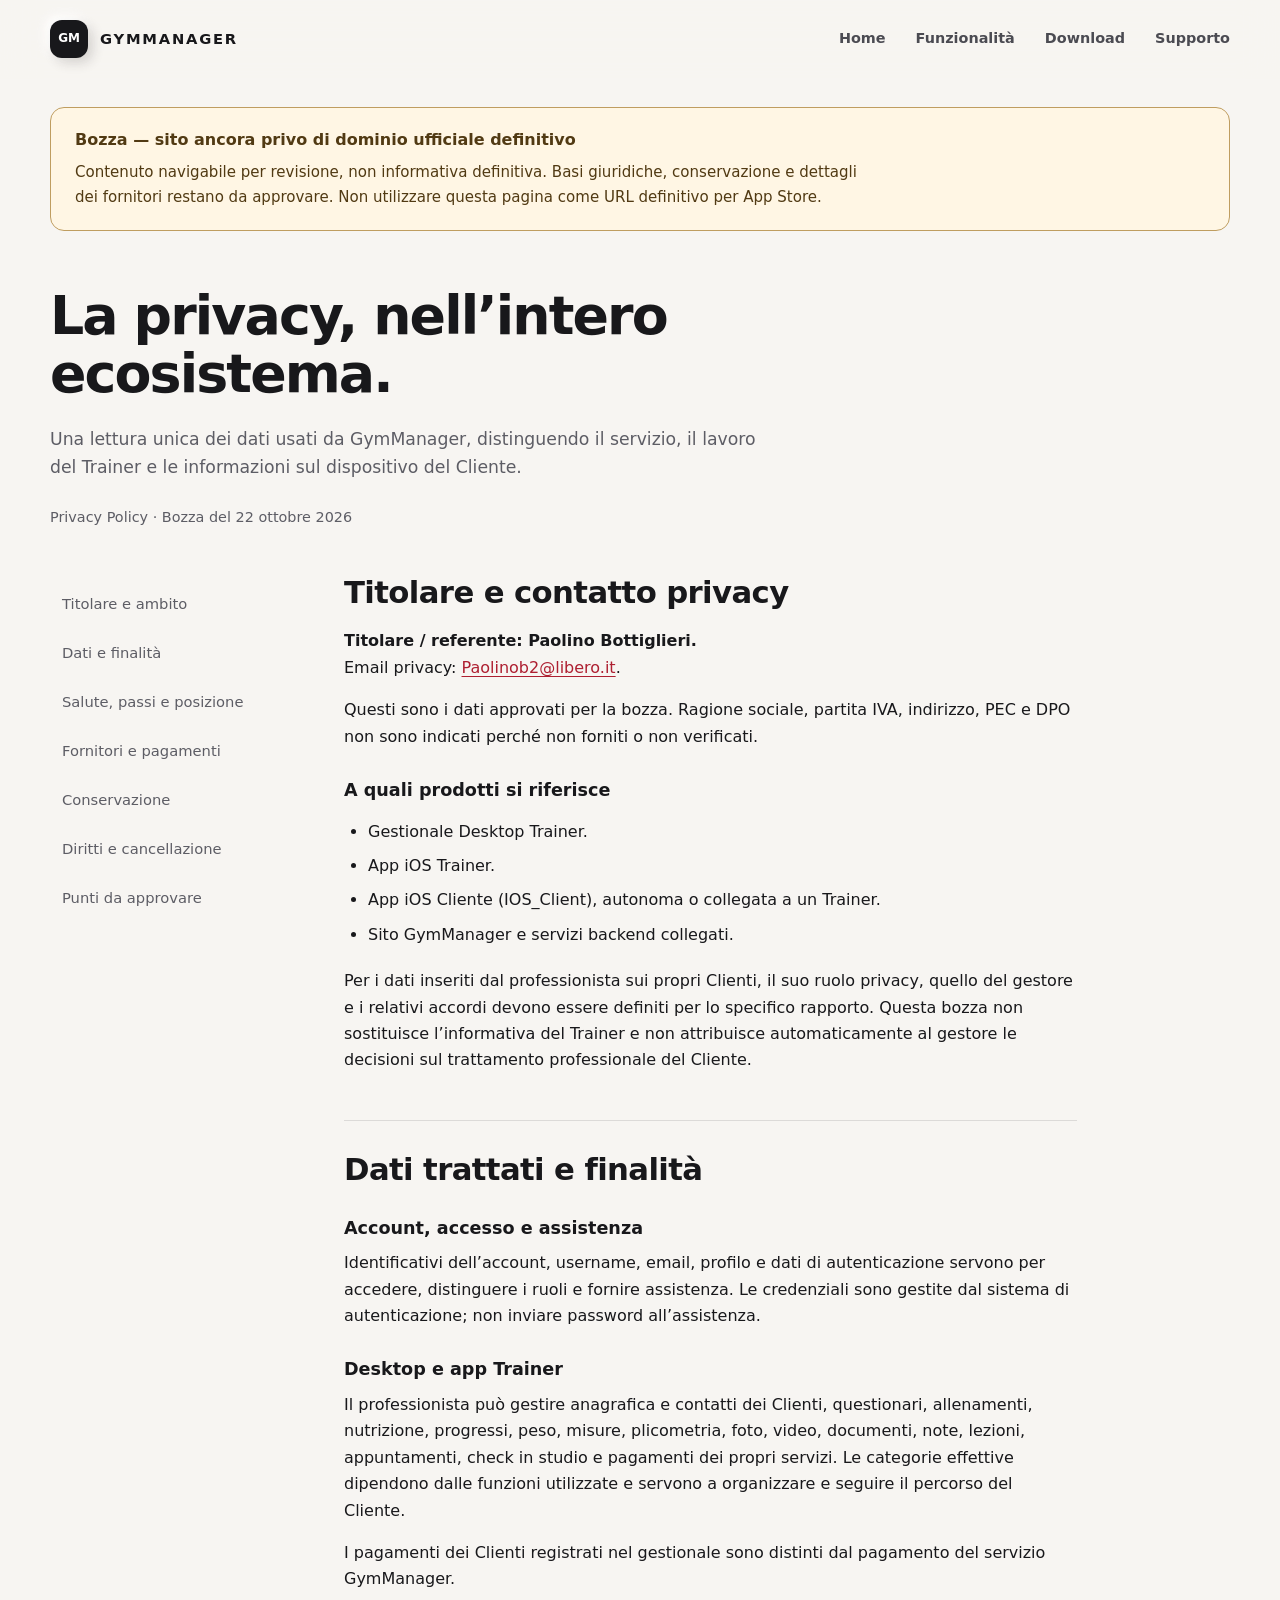
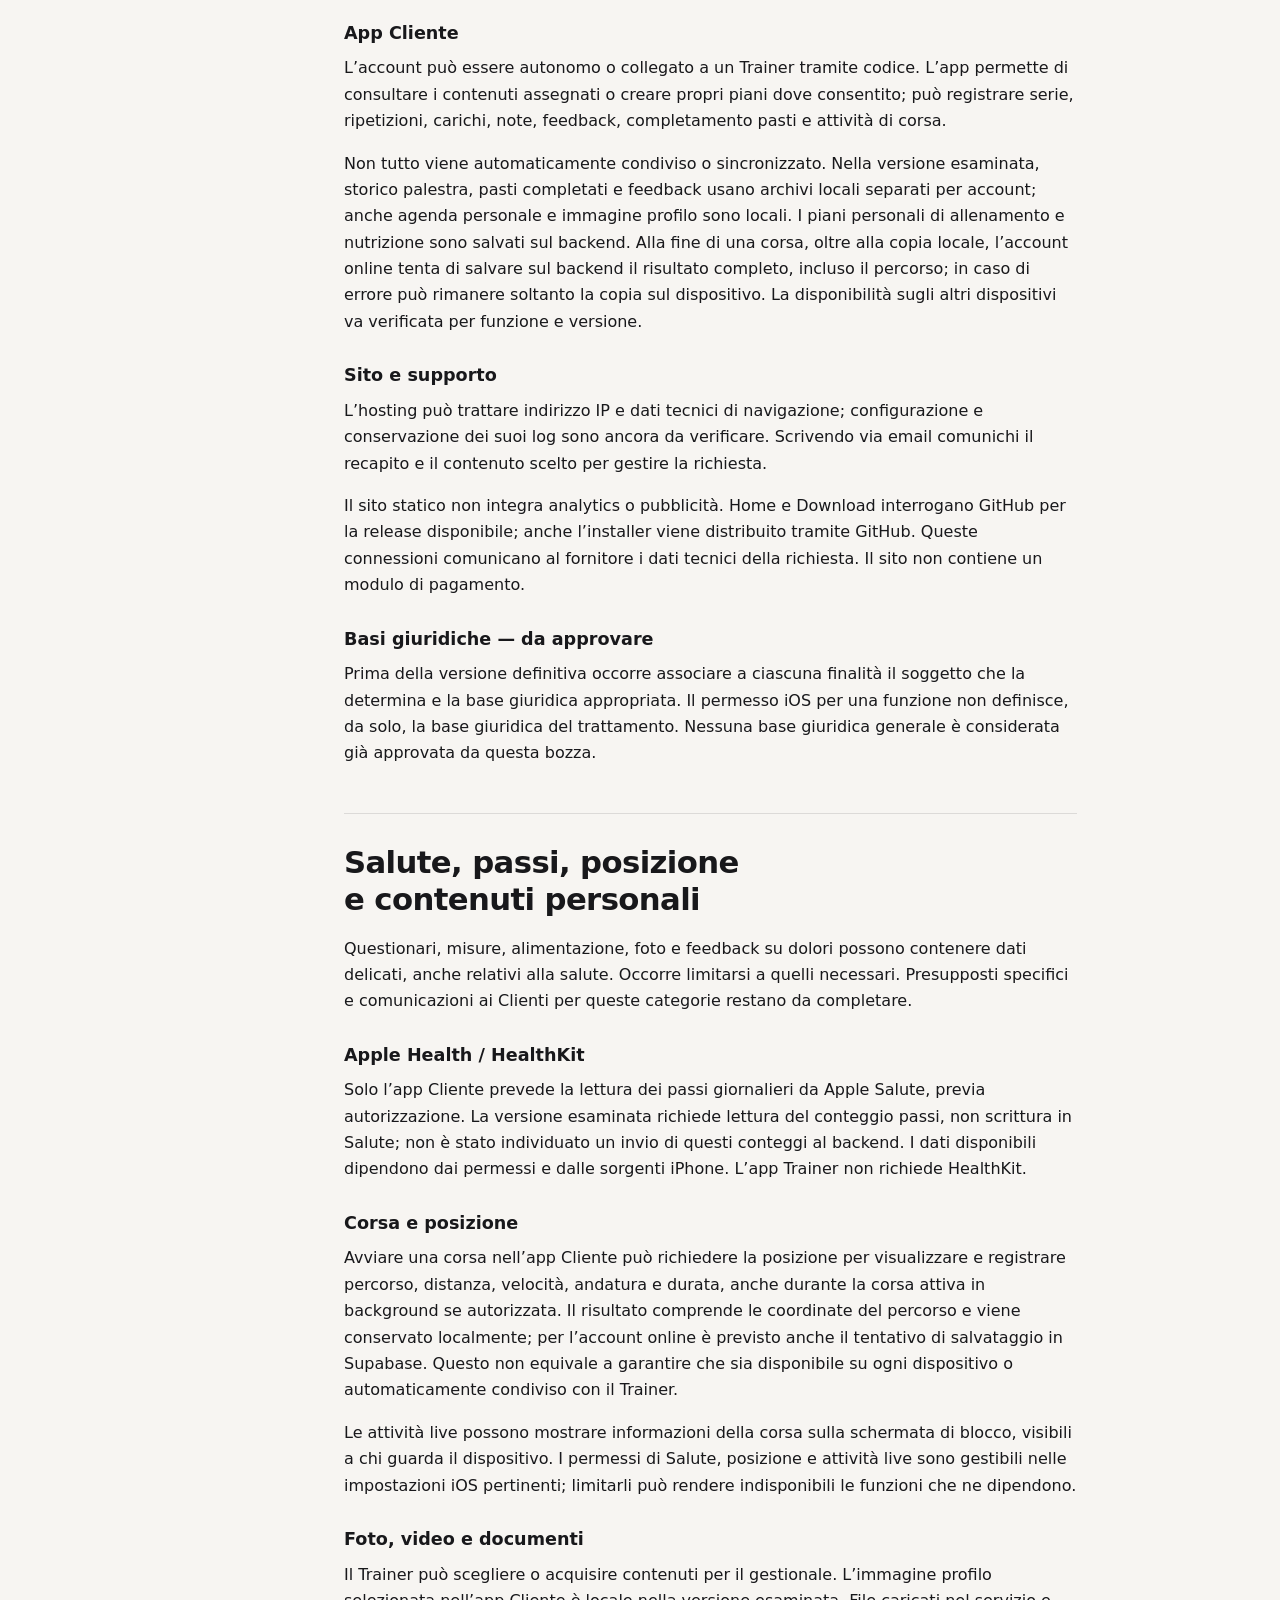
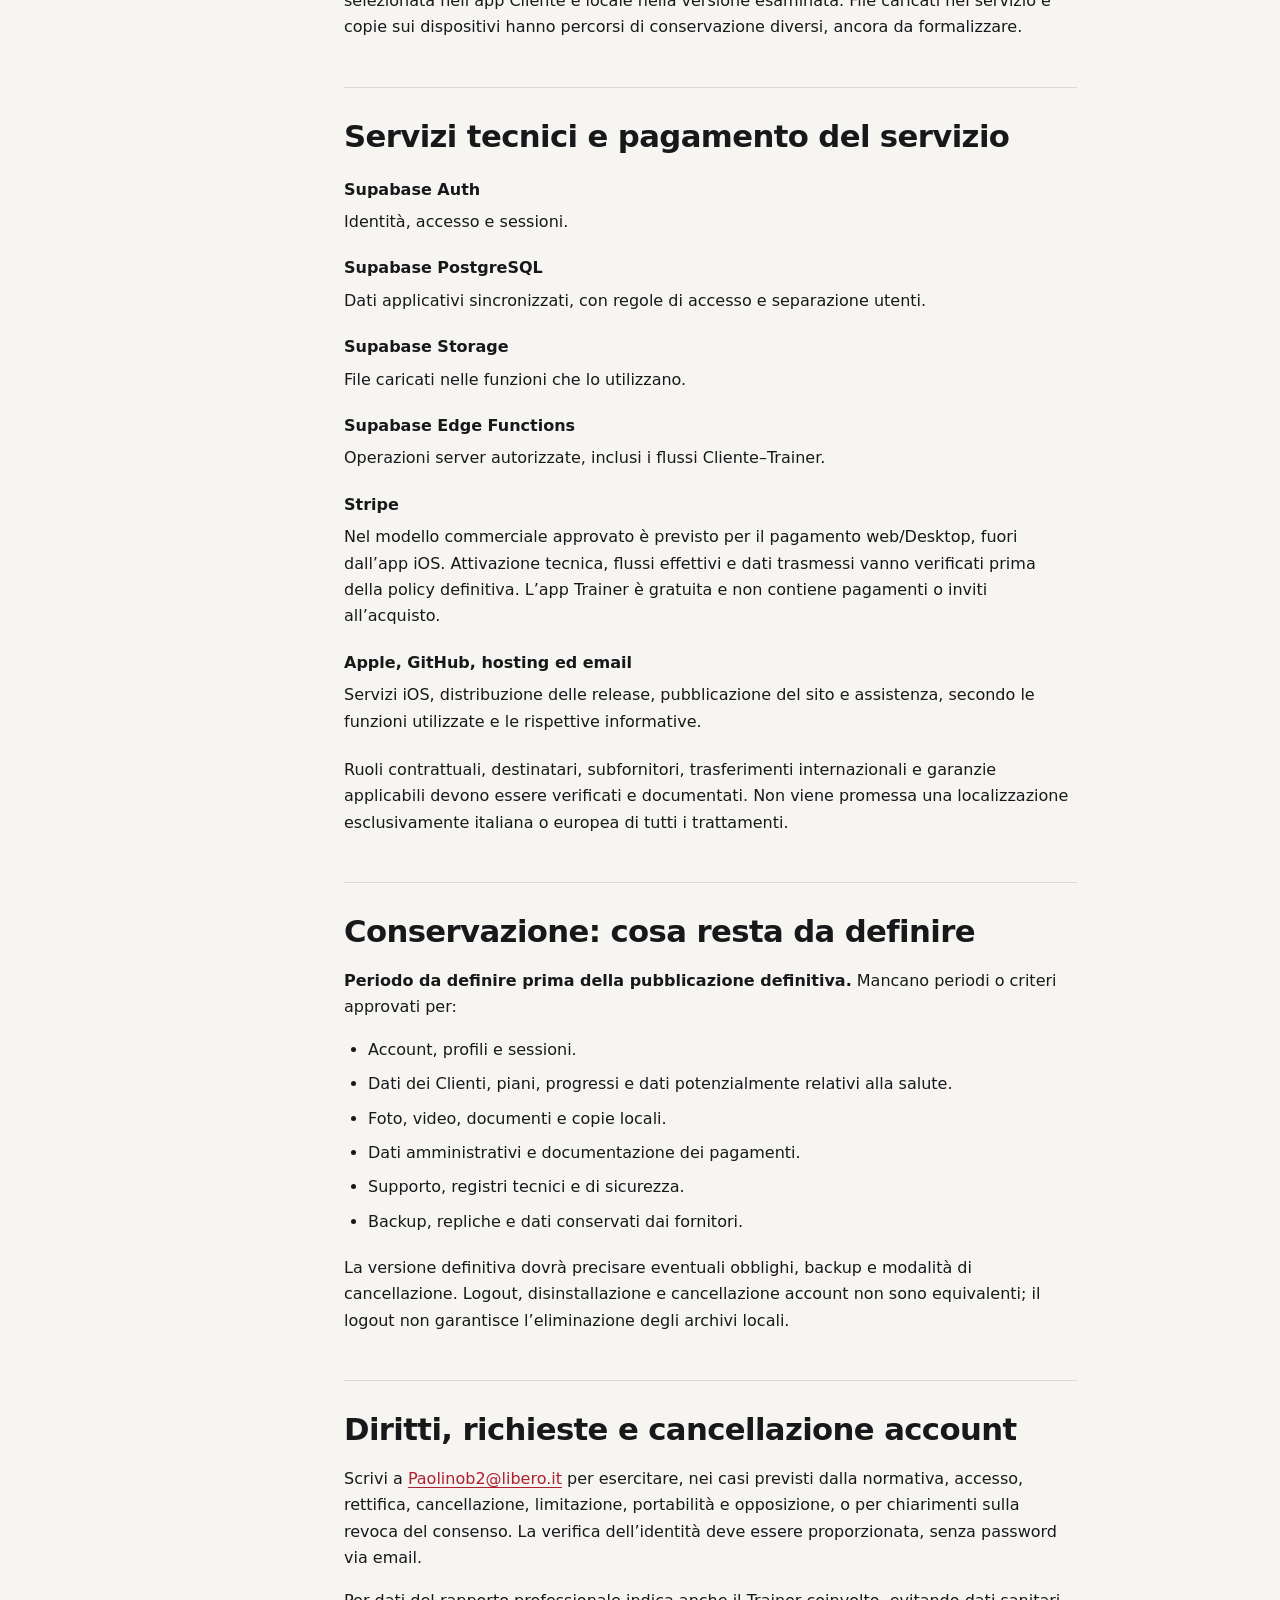
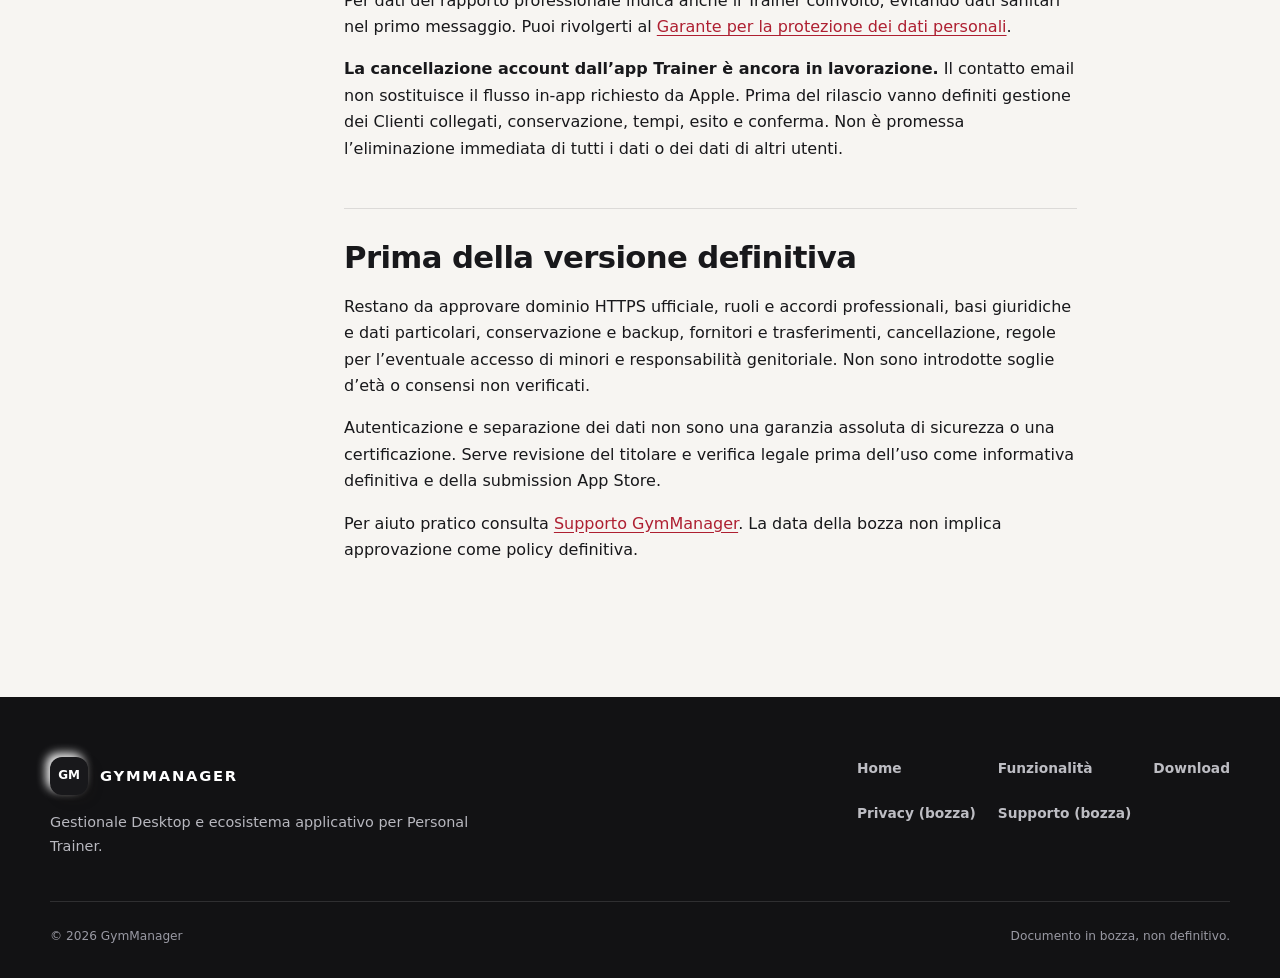
==== privacy/index.html @ c7aa6cc4 "feat: publish GymManager website with Trainer overview" ====
<!doctype html>
<html lang="it">
<head>
  <meta charset="utf-8">
  <meta name="viewport" content="width=device-width, initial-scale=1">
  <title>Privacy Policy — Bozza | GymManager</title>
  <meta name="description" content="Bozza pubblica della Privacy Policy GymManager: Desktop Trainer, app iOS Trainer e Cliente, sito e servizi collegati.">
  <meta name="robots" content="noindex, nofollow">
  <meta name="theme-color" content="#18181b">
  <link rel="icon" href="../assets/favicon.svg" type="image/svg+xml">
  <link rel="stylesheet" href="../assets/css/styles.css">
  <link rel="stylesheet" href="../assets/css/legal.css">
  <script defer src="../assets/js/site.js"></script>
</head>
<body class="legal-page">
  <a class="skip-link" href="#contenuto">Vai al contenuto</a>
  <header class="site-header">
    <nav class="nav container" aria-label="Navigazione principale">
      <a class="brand" href="../index.html" aria-label="GymManager, Home"><span class="brand-mark" aria-hidden="true">GM</span><span>GYMMANAGER</span></a>
      <button class="nav-toggle" type="button" aria-expanded="false" aria-controls="nav-links" aria-label="Apri il menu"><span></span></button>
      <div class="nav-links" id="nav-links"><a href="../index.html">Home</a><a href="../funzionalita.html">Funzionalità</a><a href="../download.html">Download</a><a href="../support/">Supporto</a></div>
    </nav>
  </header>
  <main id="contenuto">
    <div class="container">
      <aside class="draft-notice" aria-label="Stato del documento">
        <strong>Bozza — sito ancora privo di dominio ufficiale definitivo</strong>
        <p>Contenuto navigabile per revisione, non informativa definitiva. Basi giuridiche, conservazione e dettagli dei fornitori restano da approvare. Non utilizzare questa pagina come URL definitivo per App Store.</p>
      </aside>
      <header class="legal-hero">
        <h1>La privacy, nell’intero ecosistema.</h1>
        <p>Una lettura unica dei dati usati da GymManager, distinguendo il servizio, il lavoro del Trainer e le informazioni sul dispositivo del Cliente.</p>
        <p class="legal-meta">Privacy Policy · Bozza del <time datetime="2026-10-22">22 ottobre 2026</time></p>
      </header>
      <div class="legal-layout">
        <nav class="legal-toc" aria-label="Indice Privacy Policy"><a href="#titolare">Titolare e ambito</a><a href="#dati">Dati e finalità</a><a href="#salute">Salute, passi e posizione</a><a href="#fornitori">Fornitori e pagamenti</a><a href="#conservazione">Conservazione</a><a href="#diritti">Diritti e cancellazione</a><a href="#da-definire">Punti da approvare</a></nav>
        <article class="legal-copy" aria-label="Bozza Privacy Policy">
          <section id="titolare">
            <h2>Titolare e contatto privacy</h2>
            <p><strong>Titolare / referente: Paolino Bottiglieri.</strong><br>Email privacy: <a href="mailto:Paolinob2@libero.it">Paolinob2@libero.it</a>.</p>
            <p>Questi sono i dati approvati per la bozza. Ragione sociale, partita IVA, indirizzo, PEC e DPO non sono indicati perché non forniti o non verificati.</p>
            <h3>A quali prodotti si riferisce</h3>
            <ul><li>Gestionale Desktop Trainer.</li><li>App iOS Trainer.</li><li>App iOS Cliente (IOS_Client), autonoma o collegata a un Trainer.</li><li>Sito GymManager e servizi backend collegati.</li></ul>
            <p>Per i dati inseriti dal professionista sui propri Clienti, il suo ruolo privacy, quello del gestore e i relativi accordi devono essere definiti per lo specifico rapporto. Questa bozza non sostituisce l’informativa del Trainer e non attribuisce automaticamente al gestore le decisioni sul trattamento professionale del Cliente.</p>
          </section>
          <section id="dati">
            <h2>Dati trattati e finalità</h2>
            <h3>Account, accesso e assistenza</h3>
            <p>Identificativi dell’account, username, email, profilo e dati di autenticazione servono per accedere, distinguere i ruoli e fornire assistenza. Le credenziali sono gestite dal sistema di autenticazione; non inviare password all’assistenza.</p>
            <h3>Desktop e app Trainer</h3>
            <p>Il professionista può gestire anagrafica e contatti dei Clienti, questionari, allenamenti, nutrizione, progressi, peso, misure, plicometria, foto, video, documenti, note, lezioni, appuntamenti, check in studio e pagamenti dei propri servizi. Le categorie effettive dipendono dalle funzioni utilizzate e servono a organizzare e seguire il percorso del Cliente.</p>
            <p>I pagamenti dei Clienti registrati nel gestionale sono distinti dal pagamento del servizio GymManager.</p>
            <h3>App Cliente</h3>
            <p>L’account può essere autonomo o collegato a un Trainer tramite codice. L’app permette di consultare i contenuti assegnati o creare propri piani dove consentito; può registrare serie, ripetizioni, carichi, note, feedback, completamento pasti e attività di corsa.</p>
            <p>Non tutto viene automaticamente condiviso o sincronizzato. Nella versione esaminata, storico palestra, pasti completati e feedback usano archivi locali separati per account; anche agenda personale e immagine profilo sono locali. I piani personali di allenamento e nutrizione sono salvati sul backend. Alla fine di una corsa, oltre alla copia locale, l’account online tenta di salvare sul backend il risultato completo, incluso il percorso; in caso di errore può rimanere soltanto la copia sul dispositivo. La disponibilità sugli altri dispositivi va verificata per funzione e versione.</p>
            <h3>Sito e supporto</h3>
            <p>L’hosting può trattare indirizzo IP e dati tecnici di navigazione; configurazione e conservazione dei suoi log sono ancora da verificare. Scrivendo via email comunichi il recapito e il contenuto scelto per gestire la richiesta.</p>
            <p>Il sito statico non integra analytics o pubblicità. Home e Download interrogano GitHub per la release disponibile; anche l’installer viene distribuito tramite GitHub. Queste connessioni comunicano al fornitore i dati tecnici della richiesta. Il sito non contiene un modulo di pagamento.</p>
            <h3>Basi giuridiche — da approvare</h3>
            <p>Prima della versione definitiva occorre associare a ciascuna finalità il soggetto che la determina e la base giuridica appropriata. Il permesso iOS per una funzione non definisce, da solo, la base giuridica del trattamento. Nessuna base giuridica generale è considerata già approvata da questa bozza.</p>
          </section>
          <section id="salute">
            <h2>Salute, passi, posizione e contenuti personali</h2>
            <p>Questionari, misure, alimentazione, foto e feedback su dolori possono contenere dati delicati, anche relativi alla salute. Occorre limitarsi a quelli necessari. Presupposti specifici e comunicazioni ai Clienti per queste categorie restano da completare.</p>
            <h3>Apple Health / HealthKit</h3>
            <p>Solo l’app Cliente prevede la lettura dei passi giornalieri da Apple Salute, previa autorizzazione. La versione esaminata richiede lettura del conteggio passi, non scrittura in Salute; non è stato individuato un invio di questi conteggi al backend. I dati disponibili dipendono dai permessi e dalle sorgenti iPhone. L’app Trainer non richiede HealthKit.</p>
            <h3>Corsa e posizione</h3>
            <p>Avviare una corsa nell’app Cliente può richiedere la posizione per visualizzare e registrare percorso, distanza, velocità, andatura e durata, anche durante la corsa attiva in background se autorizzata. Il risultato comprende le coordinate del percorso e viene conservato localmente; per l’account online è previsto anche il tentativo di salvataggio in Supabase. Questo non equivale a garantire che sia disponibile su ogni dispositivo o automaticamente condiviso con il Trainer.</p>
            <p>Le attività live possono mostrare informazioni della corsa sulla schermata di blocco, visibili a chi guarda il dispositivo. I permessi di Salute, posizione e attività live sono gestibili nelle impostazioni iOS pertinenti; limitarli può rendere indisponibili le funzioni che ne dipendono.</p>
            <h3>Foto, video e documenti</h3>
            <p>Il Trainer può scegliere o acquisire contenuti per il gestionale. L’immagine profilo selezionata nell’app Cliente è locale nella versione esaminata. File caricati nel servizio e copie sui dispositivi hanno percorsi di conservazione diversi, ancora da formalizzare.</p>
          </section>
          <section id="fornitori">
            <h2>Servizi tecnici e pagamento del servizio</h2>
            <dl class="legal-definitions">
              <dt>Supabase Auth</dt><dd>Identità, accesso e sessioni.</dd>
              <dt>Supabase PostgreSQL</dt><dd>Dati applicativi sincronizzati, con regole di accesso e separazione utenti.</dd>
              <dt>Supabase Storage</dt><dd>File caricati nelle funzioni che lo utilizzano.</dd>
              <dt>Supabase Edge Functions</dt><dd>Operazioni server autorizzate, inclusi i flussi Cliente–Trainer.</dd>
              <dt>Stripe</dt><dd>Nel modello commerciale approvato è previsto per il pagamento web/Desktop, fuori dall’app iOS. Attivazione tecnica, flussi effettivi e dati trasmessi vanno verificati prima della policy definitiva. L’app Trainer è gratuita e non contiene pagamenti o inviti all’acquisto.</dd>
              <dt>Apple, GitHub, hosting ed email</dt><dd>Servizi iOS, distribuzione delle release, pubblicazione del sito e assistenza, secondo le funzioni utilizzate e le rispettive informative.</dd>
            </dl>
            <p>Ruoli contrattuali, destinatari, subfornitori, trasferimenti internazionali e garanzie applicabili devono essere verificati e documentati. Non viene promessa una localizzazione esclusivamente italiana o europea di tutti i trattamenti.</p>
          </section>
          <section id="conservazione">
            <h2>Conservazione: cosa resta da definire</h2>
            <p><strong>Periodo da definire prima della pubblicazione definitiva.</strong> Mancano periodi o criteri approvati per:</p>
            <ul><li>Account, profili e sessioni.</li><li>Dati dei Clienti, piani, progressi e dati potenzialmente relativi alla salute.</li><li>Foto, video, documenti e copie locali.</li><li>Dati amministrativi e documentazione dei pagamenti.</li><li>Supporto, registri tecnici e di sicurezza.</li><li>Backup, repliche e dati conservati dai fornitori.</li></ul>
            <p>La versione definitiva dovrà precisare eventuali obblighi, backup e modalità di cancellazione. Logout, disinstallazione e cancellazione account non sono equivalenti; il logout non garantisce l’eliminazione degli archivi locali.</p>
          </section>
          <section id="diritti">
            <h2>Diritti, richieste e cancellazione account</h2>
            <p>Scrivi a <a href="mailto:Paolinob2@libero.it">Paolinob2@libero.it</a> per esercitare, nei casi previsti dalla normativa, accesso, rettifica, cancellazione, limitazione, portabilità e opposizione, o per chiarimenti sulla revoca del consenso. La verifica dell’identità deve essere proporzionata, senza password via email.</p>
            <p>Per dati del rapporto professionale indica anche il Trainer coinvolto, evitando dati sanitari nel primo messaggio. Puoi rivolgerti al <a href="https://www.garanteprivacy.it/home/i-miei-diritti">Garante per la protezione dei dati personali</a>.</p>
            <p><strong>La cancellazione account dall’app Trainer è ancora in lavorazione.</strong> Il contatto email non sostituisce il flusso in-app richiesto da Apple. Prima del rilascio vanno definiti gestione dei Clienti collegati, conservazione, tempi, esito e conferma. Non è promessa l’eliminazione immediata di tutti i dati o dei dati di altri utenti.</p>
          </section>
          <section id="da-definire">
            <h2>Prima della versione definitiva</h2>
            <p>Restano da approvare dominio HTTPS ufficiale, ruoli e accordi professionali, basi giuridiche e dati particolari, conservazione e backup, fornitori e trasferimenti, cancellazione, regole per l’eventuale accesso di minori e responsabilità genitoriale. Non sono introdotte soglie d’età o consensi non verificati.</p>
            <p>Autenticazione e separazione dei dati non sono una garanzia assoluta di sicurezza o una certificazione. Serve revisione del titolare e verifica legale prima dell’uso come informativa definitiva e della submission App Store.</p>
            <p>Per aiuto pratico consulta <a href="../support/">Supporto GymManager</a>. La data della bozza non implica approvazione come policy definitiva.</p>
          </section>
        </article>
      </div>
    </div>
  </main>
  <footer class="site-footer">
    <div class="footer-grid container"><div class="footer-brand"><a class="brand" href="../index.html"><span class="brand-mark" aria-hidden="true">GM</span><span>GYMMANAGER</span></a><p>Gestionale Desktop e ecosistema applicativo per Personal Trainer.</p></div><nav class="footer-links" aria-label="Navigazione footer"><a href="../index.html">Home</a><a href="../funzionalita.html">Funzionalità</a><a href="../download.html">Download</a><a href="../privacy/" aria-current="page">Privacy (bozza)</a><a href="../support/">Supporto (bozza)</a></nav></div>
    <div class="footer-bottom container"><span>© <span data-year></span> GymManager</span><span>Documento in bozza, non definitivo.</span></div>
  </footer>
</body>
</html>
---- assets/css/styles.css ----
:root {
  color-scheme: light;
  --ink: #18181b;
  --ink-soft: #5d5d65;
  --paper: #f7f5f2;
  --paper-deep: #ede9e4;
  --white: #ffffff;
  --accent: #d9293f;
  --accent-dark: #ae1f31;
  --accent-soft: #fdebed;
  --line: rgba(24, 24, 27, .12);
  --shadow: 0 22px 60px rgba(36, 29, 29, .1), 0 4px 14px rgba(36, 29, 29, .05);
  --clay-shadow: 12px 12px 28px rgba(83, 69, 62, .11), -12px -12px 28px rgba(255, 255, 255, .85);
  --radius-lg: 32px;
  --radius-md: 22px;
  --radius-sm: 14px;
  --page: min(1180px, calc(100% - 40px));
  --font: Inter, ui-sans-serif, system-ui, -apple-system, BlinkMacSystemFont, "Segoe UI", sans-serif;
}

* { box-sizing: border-box; }
html { scroll-behavior: smooth; }
body {
  margin: 0;
  color: var(--ink);
  background:
    radial-gradient(circle at 85% 8%, rgba(217, 41, 63, .09), transparent 24rem),
    radial-gradient(circle at 4% 30%, rgba(255, 255, 255, .9), transparent 28rem),
    var(--paper);
  font-family: var(--font);
  font-size: 16px;
  line-height: 1.65;
  text-rendering: optimizeLegibility;
}
img, video { display: block; max-width: 100%; }
figure { margin: 0; }
a { color: inherit; text-decoration: none; }
button, a { -webkit-tap-highlight-color: transparent; }
button { font: inherit; }
:focus-visible { outline: 3px solid var(--accent-dark); outline-offset: 4px; }
.section--dark :focus-visible, .site-footer :focus-visible { outline-color: #ff9daa; }
.skip-link { position: fixed; z-index: 100; left: 16px; top: -80px; padding: 10px 16px; border-radius: 10px; background: var(--ink); color: var(--white); }
.skip-link:focus { top: 16px; }
.container { width: var(--page); margin-inline: auto; }
.eyebrow { display: inline-flex; align-items: center; gap: 8px; margin: 0 0 14px; color: var(--accent-dark); font-size: .75rem; font-weight: 800; letter-spacing: .14em; text-transform: uppercase; }
.eyebrow::before { width: 22px; height: 2px; background: currentColor; content: ""; }
.muted { color: var(--ink-soft); }
.section { padding: 104px 0; }
.section--compact { padding: 74px 0; }
.section--dark { color: var(--white); background: var(--ink); }
.section-heading { max-width: 720px; margin-bottom: 42px; }
.section-heading h2, .split-copy h2, .cta-panel h2 { margin: 0 0 18px; font-size: clamp(2rem, 4vw, 3.35rem); line-height: 1.06; letter-spacing: -.045em; }
.section-heading p, .split-copy > p { margin: 0; color: var(--ink-soft); font-size: 1.08rem; }
.section--dark .section-heading p, .section--dark .split-copy > p { color: #b8b8bf; }
.section--dark .eyebrow { color: #ff9daa; }
.section--dark .detail-list li { color: #d7d7de; }
.section--dark .info-box { border-color: rgba(255,255,255,.15); background: #252529; }
.section--dark .info-box p { color: #c7c7cf; }

.site-header { position: sticky; z-index: 50; top: 0; border-bottom: 1px solid transparent; background: rgba(247, 245, 242, .86); backdrop-filter: blur(18px); }
.site-header.is-scrolled { border-color: var(--line); }
.nav { min-height: 78px; display: flex; align-items: center; justify-content: space-between; gap: 28px; }
.brand { display: inline-flex; align-items: center; gap: 12px; font-size: .92rem; font-weight: 900; letter-spacing: .12em; }
.brand-mark { width: 38px; height: 38px; display: grid; place-items: center; border-radius: 12px; color: var(--white); background: var(--ink); box-shadow: 5px 5px 12px rgba(35, 29, 27, .16), -4px -4px 10px rgba(255,255,255,.95); font-size: .75rem; letter-spacing: -.02em; }
.nav-links { display: flex; align-items: center; gap: 30px; }
.nav-links > a:not(.button) { color: #4b4b52; font-size: .9rem; font-weight: 700; }
.nav-links > a[aria-current="page"] { color: var(--ink); }
.nav-toggle { display: none; width: 44px; height: 44px; border: 1px solid var(--line); border-radius: 13px; color: var(--ink); background: var(--white); cursor: pointer; }
.nav-toggle span, .nav-toggle::before, .nav-toggle::after { display: block; width: 18px; height: 2px; margin: 4px auto; border-radius: 2px; background: currentColor; content: ""; }

.button { min-height: 48px; display: inline-flex; align-items: center; justify-content: center; gap: 9px; padding: 0 21px; border: 1px solid transparent; border-radius: 15px; font-weight: 800; line-height: 1.2; cursor: pointer; transition: transform .2s ease, box-shadow .2s ease, background .2s ease; }
.button:hover { transform: translateY(-2px); }
.button--primary { color: var(--white); background: var(--accent); box-shadow: 0 12px 26px rgba(217,41,63,.25); }
.button--primary:hover { background: var(--accent-dark); }
.button--secondary { border-color: var(--line); background: rgba(255,255,255,.66); box-shadow: 6px 6px 16px rgba(80,68,63,.08), -6px -6px 16px rgba(255,255,255,.7); }
.button[aria-disabled="true"], .button:disabled { color: #85858b; background: #e6e3df; box-shadow: none; cursor: not-allowed; transform: none; }
.text-link { display: inline-flex; align-items: center; gap: 8px; color: var(--accent-dark); font-weight: 800; }
.text-link::after { content: "→"; transition: transform .2s ease; }
.text-link:hover::after { transform: translateX(4px); }

.hero { overflow: hidden; padding: 86px 0 96px; }
.hero-grid { display: grid; grid-template-columns: minmax(0, 1fr); align-items: center; gap: 42px; }
.hero-copy, .hero-visual, .split > *, .download-layout > * { min-width: 0; }
.hero-grid.has-missing-visual, .split.has-missing-visual { grid-template-columns: minmax(0, 760px); justify-content: center; }
.hero h1 { max-width: 1030px; margin: 0 0 24px; font-size: clamp(3rem, 6.6vw, 5.9rem); line-height: .99; letter-spacing: -.058em; }
.hero h1 em { color: var(--accent); font-style: normal; }
.hero-copy > p { max-width: 620px; margin: 0; color: var(--ink-soft); font-size: clamp(1.05rem, 1.7vw, 1.28rem); }
.hero-actions { display: flex; flex-wrap: wrap; gap: 12px; margin-top: 34px; }
.hero-meta { display: flex; flex-wrap: wrap; gap: 18px; margin-top: 26px; color: #666670; font-size: .82rem; font-weight: 700; }
.hero-meta span { display: inline-flex; align-items: center; gap: 7px; }
.hero-meta span::before { width: 7px; height: 7px; border-radius: 50%; background: var(--accent); content: ""; }
.hero-visual { position: relative; display: grid; place-items: center; }
.hero-orbit { position: absolute; inset: 8% 2% 4%; border: 1px solid rgba(217,41,63,.14); border-radius: 48% 52% 46% 54%; transform: rotate(-8deg); }
.app-frame { position: relative; z-index: 2; width: 100%; padding: 13px; border: 1px solid rgba(255,255,255,.8); border-radius: 28px; background: rgba(255,255,255,.58); box-shadow: var(--clay-shadow); }
.app-frame__bar { height: 38px; display: flex; align-items: center; gap: 6px; padding: 0 12px; }
.app-frame__bar i { width: 7px; height: 7px; border-radius: 50%; background: #c9c5c0; }
.app-frame__bar i:first-child { background: var(--accent); }

.screenshot-placeholder { display: none; min-height: 380px; place-items: center; padding: 36px; border: 1px dashed rgba(217,41,63,.36); border-radius: 20px; color: #777078; background: linear-gradient(145deg, #f4f0ed, #fff); text-align: center; }
.is-development .screenshot-placeholder { display: grid; }
.screenshot-placeholder strong { display: block; color: var(--ink); font-size: 1.05rem; letter-spacing: .08em; }
.screenshot-placeholder small { max-width: 420px; display: block; margin-top: 7px; }
.screenshot-image { display: block; width: 100%; height: auto; border-radius: 20px; }
.screenshot-image[hidden] { display: none; }
.is-development .screenshot-placeholder[hidden] { display: none; }

.trust-strip { border-block: 1px solid var(--line); }
.trust-strip__inner { min-height: 86px; display: grid; grid-template-columns: repeat(4, 1fr); align-items: center; gap: 24px; }
.trust-strip span { color: var(--ink-soft); font-size: .78rem; font-weight: 800; letter-spacing: .1em; text-align: center; text-transform: uppercase; }

.feature-grid { display: grid; grid-template-columns: repeat(3, 1fr); gap: 20px; }
.feature-card { min-height: 250px; display: flex; flex-direction: column; padding: 30px; border: 1px solid rgba(255,255,255,.75); border-radius: var(--radius-md); background: rgba(244,241,237,.8); box-shadow: var(--clay-shadow); }
.feature-icon { width: 48px; height: 48px; display: grid; place-items: center; margin-bottom: 28px; border-radius: 15px; color: var(--accent-dark); background: var(--accent-soft); font-size: .75rem; font-weight: 900; letter-spacing: .06em; box-shadow: inset 2px 2px 4px rgba(217,41,63,.08), inset -2px -2px 4px #fff; }
.feature-card h3 { margin: 0 0 10px; font-size: 1.28rem; letter-spacing: -.025em; }
.feature-card p { margin: 0 0 24px; color: var(--ink-soft); }
.feature-card .text-link { margin-top: auto; font-size: .9rem; }

.workflow { display: grid; grid-template-columns: repeat(5, 1fr); gap: 12px; counter-reset: workflow; }
.workflow article { position: relative; min-height: 188px; padding: 28px 22px; border-radius: 20px; color: var(--white); background: #252529; }
.workflow article::before { counter-increment: workflow; content: "0" counter(workflow); display: block; margin-bottom: 28px; color: #ef596a; font-size: .72rem; font-weight: 900; letter-spacing: .1em; }
.workflow article:not(:last-child)::after { position: absolute; z-index: 2; right: -11px; top: 50%; width: 22px; height: 22px; display: grid; place-items: center; border-radius: 50%; color: var(--ink); background: var(--white); content: "→"; font-size: .75rem; font-weight: 900; transform: translateY(-50%); }
.workflow h3 { margin: 0 0 7px; font-size: .98rem; }
.workflow p { margin: 0; color: #aaaab1; font-size: .82rem; line-height: 1.5; }

.ecosystem-grid { display: grid; grid-template-columns: 1.2fr .9fr .9fr; gap: 20px; }
.ecosystem-card { min-height: 320px; display: flex; flex-direction: column; padding: 34px; border: 1px solid var(--line); border-radius: var(--radius-md); background: rgba(255,255,255,.6); }
.ecosystem-card--primary { color: var(--white); border-color: transparent; background: var(--ink); box-shadow: var(--shadow); }
.status { align-self: flex-start; margin-bottom: 48px; padding: 6px 10px; border-radius: 999px; color: #606069; background: #e7e4df; font-size: .67rem; font-weight: 900; letter-spacing: .09em; text-transform: uppercase; }
.ecosystem-card--primary .status { color: #ffc2ca; background: rgba(217,41,63,.2); }
.ecosystem-card h3 { margin: 0 0 12px; font-size: 1.42rem; }
.ecosystem-card p { margin: 0; color: var(--ink-soft); }
.ecosystem-card--primary p { color: #b8b8c0; }
.ecosystem-card small { margin-top: auto; padding-top: 24px; color: #64646d; }
.ecosystem-card--primary small { color: #aaaab4; }

.gallery-grid { display: grid; grid-template-columns: repeat(3, minmax(0, 1fr)); gap: 18px; align-items: start; }
.gallery-card { overflow: hidden; padding: 10px; border-radius: 25px; background: rgba(255,255,255,.65); box-shadow: var(--clay-shadow); }
.gallery-card:first-child { grid-row: auto; }
.gallery-grid.has-missing-visual { grid-template-columns: 1fr; grid-template-rows: auto; }
.gallery-grid.has-missing-visual .gallery-card:first-child { grid-row: auto; }
.gallery-card .screenshot-placeholder { min-height: 100%; }
.gallery-card figcaption { padding: 14px 12px 8px; color: var(--ink-soft); font-size: .82rem; }

.cta-panel { display: grid; grid-template-columns: 1fr auto; align-items: center; gap: 36px; padding: 52px; border-radius: var(--radius-lg); color: var(--white); background: linear-gradient(130deg, #1c1c1f, #2b2527); box-shadow: var(--shadow); }
.cta-panel h2 { max-width: 700px; margin-bottom: 10px; }
.cta-panel p { margin: 0; color: #bcbcc2; }

.page-hero { padding: 84px 0 66px; }
.page-hero__inner { max-width: 860px; }
.page-hero h1 { margin: 0 0 22px; font-size: clamp(3rem, 7vw, 6rem); line-height: .96; letter-spacing: -.065em; }
.page-hero p { max-width: 700px; margin: 0; color: var(--ink-soft); font-size: 1.18rem; }
.anchor-nav { position: sticky; z-index: 20; top: 78px; overflow-x: auto; border-block: 1px solid var(--line); background: rgba(247,245,242,.91); backdrop-filter: blur(14px); }
.anchor-nav__inner { min-height: 58px; display: flex; align-items: center; gap: 26px; white-space: nowrap; }
.anchor-nav a { color: var(--ink-soft); font-size: .78rem; font-weight: 800; letter-spacing: .04em; }

.feature-detail { scroll-margin-top: 160px; }
.feature-detail + .feature-detail { border-top: 1px solid var(--line); }
.split { display: grid; grid-template-columns: .86fr 1.14fr; align-items: center; gap: 70px; }
.split--reverse { grid-template-columns: 1.14fr .86fr; }
.split--reverse .split-copy { order: 2; }
.detail-list { display: grid; gap: 14px; margin: 30px 0 0; padding: 0; list-style: none; }
.detail-list li { display: grid; grid-template-columns: 30px 1fr; gap: 12px; color: var(--ink-soft); }
.detail-list li::before { width: 25px; height: 25px; display: grid; place-items: center; border-radius: 9px; color: var(--accent-dark); background: var(--accent-soft); content: "✓"; font-size: .75rem; font-weight: 900; }
.visual-card { min-width: 0; padding: 13px; border-radius: var(--radius-lg); background: rgba(255,255,255,.62); box-shadow: var(--clay-shadow); }
.visual-card .screenshot-placeholder { min-height: 404px; }
.model-flow { display: grid; grid-template-columns: repeat(3, 1fr); gap: 12px; margin-top: 32px; }
.model-flow span { min-height: 94px; display: grid; place-items: center; padding: 20px; border-radius: 18px; background: rgba(255,255,255,.74); box-shadow: 6px 6px 16px rgba(80,68,63,.08), -6px -6px 16px #fff; font-size: .78rem; font-weight: 900; letter-spacing: .05em; text-align: center; text-transform: uppercase; }
.model-flow span:nth-child(2) { color: var(--white); background: var(--accent); }
.privacy-note { padding: 34px; border-left: 4px solid var(--accent); border-radius: 0 20px 20px 0; background: var(--accent-soft); }
.privacy-note h3 { margin: 0 0 8px; }
.privacy-note p { margin: 0; color: #635157; }

.download-layout { display: grid; grid-template-columns: 1.05fr .95fr; gap: 48px; align-items: start; }
.download-card { padding: 42px; border: 1px solid rgba(255,255,255,.8); border-radius: var(--radius-lg); background: rgba(255,255,255,.68); box-shadow: var(--clay-shadow); }
.release-kicker { display: inline-flex; align-items: center; gap: 8px; margin-bottom: 30px; color: var(--accent-dark); font-size: .74rem; font-weight: 900; letter-spacing: .1em; text-transform: uppercase; }
.release-kicker::before { width: 8px; height: 8px; border-radius: 50%; background: #28a36a; box-shadow: 0 0 0 5px rgba(40,163,106,.12); content: ""; }
.download-card h1 { margin: 0 0 10px; font-size: clamp(2.6rem, 5vw, 4.8rem); line-height: .98; letter-spacing: -.055em; }
.download-card > p { color: var(--ink-soft); }
.release-data { display: grid; grid-template-columns: repeat(3, 1fr); margin: 30px 0; border-block: 1px solid var(--line); }
.release-data div { padding: 20px 12px 20px 0; }
.release-data small, .release-data strong { display: block; }
.release-data small { color: var(--ink-soft); font-size: .72rem; font-weight: 700; }
.release-data strong { margin-top: 4px; font-size: .95rem; }
.download-card .button { width: 100%; min-height: 58px; }
.download-status { min-height: 26px; margin: 13px 0 0; color: var(--ink-soft); font-size: .78rem; text-align: center; }
.release-fallback { margin-top: 20px; padding: 16px; border-radius: 13px; color: #694f54; background: var(--accent-soft); font-size: .82rem; }
.release-fallback[hidden] { display: none; }
.release-fallback a { text-decoration: underline; text-underline-offset: 3px; }
.install-panel { padding: 16px 0; }
.install-panel h2 { margin: 0 0 30px; font-size: 2rem; letter-spacing: -.035em; }
.steps { display: grid; gap: 13px; counter-reset: steps; }
.steps article { display: grid; grid-template-columns: 46px 1fr; gap: 16px; padding: 19px; border-radius: 17px; background: rgba(255,255,255,.56); }
.steps article::before { counter-increment: steps; content: counter(steps); width: 42px; height: 42px; display: grid; place-items: center; border-radius: 13px; color: var(--white); background: var(--ink); font-size: .8rem; font-weight: 900; }
.steps h3 { margin: 0 0 3px; font-size: .98rem; }
.steps p { margin: 0; color: var(--ink-soft); font-size: .86rem; }
.info-boxes { display: grid; grid-template-columns: repeat(2, 1fr); gap: 20px; }
.info-box { padding: 30px; border: 1px solid var(--line); border-radius: 20px; background: rgba(255,255,255,.52); }
.info-box h3 { margin: 0 0 10px; }
.info-box p { margin: 0; color: var(--ink-soft); }

.site-footer { padding: 60px 0 32px; color: #bdbdc3; background: #121214; }
.footer-grid { display: grid; grid-template-columns: 1fr auto; gap: 40px; padding-bottom: 42px; border-bottom: 1px solid rgba(255,255,255,.12); }
.footer-brand .brand { color: var(--white); }
.footer-brand p { max-width: 430px; margin: 16px 0 0; color: #8e8e95; font-size: .9rem; }
.footer-links { display: grid; grid-template-columns: repeat(3, auto); gap: 22px; align-content: start; }
.footer-links a { font-size: .86rem; font-weight: 700; }
.footer-bottom { display: flex; justify-content: space-between; gap: 20px; padding-top: 24px; color: #9999a3; font-size: .76rem; }

.reveal { opacity: 1; transform: none; }
.js .reveal { opacity: 0; transform: translateY(16px); transition: opacity .55s ease, transform .55s ease; }
.reveal.is-visible { opacity: 1; transform: none; }

/* Product media: real screens remain readable at full size, no UI mockups. */
.demo-section { scroll-margin-top: 90px; }
.demo-grid { display: grid; grid-template-columns: repeat(2, minmax(0, 1fr)); gap: 24px; }
.demo-card { min-width: 0; overflow: hidden; border: 1px solid var(--line); border-radius: 26px; background: var(--white); box-shadow: var(--shadow); }
.demo-card:first-child { grid-column: 1 / -1; }
.demo-card__heading { display: flex; flex-wrap: wrap; align-items: center; justify-content: space-between; gap: 10px; padding: 20px 24px; font-size: .73rem; color: var(--ink-soft); }
.demo-number { color: var(--accent-dark); font-weight: 850; letter-spacing: .1em; }
.demo-card video { width: 100%; height: auto; aspect-ratio: 1.95; background: #18181b; object-fit: contain; }
.demo-card__copy { padding: 24px; }
.demo-card__copy h3 { margin: 0 0 10px; font-size: 1.35rem; line-height: 1.25; letter-spacing: -.03em; }
.demo-card__copy p { margin: 0 0 16px; color: var(--ink-soft); }
.media-note, .media-caption, .visual-card figcaption { color: var(--ink-soft); font-size: .83rem; line-height: 1.65; }
.media-note { max-width: 780px; margin-top: 24px; }
.media-caption, .visual-card figcaption { margin: 12px 8px 4px; }
.section--dark .visual-card { background: #303034; box-shadow: none; }
.section--dark .visual-card figcaption { color: #dddde2; }
.image-zoom { min-height: 44px; display: inline-flex; align-items: center; margin: 10px 0 0; padding: 8px 14px; border: 1px solid var(--line); border-radius: 12px; color: var(--ink); background: var(--white); font: inherit; font-size: .8rem; font-weight: 750; cursor: pointer; }
.image-zoom:hover { color: var(--accent-dark); border-color: var(--accent); }
.image-dialog { max-width: min(1600px, 96vw); width: 96vw; max-height: 94dvh; padding: 18px; border: 1px solid var(--line); border-radius: 20px; color: var(--ink); background: var(--paper); box-shadow: var(--shadow); }
.image-dialog::backdrop { background: rgba(10,10,12,.86); backdrop-filter: blur(5px); }
.image-dialog form { position: sticky; top: 0; display: flex; justify-content: flex-end; margin-bottom: 12px; }
.image-dialog img { width: 100%; height: auto; border-radius: 8px; }
.image-dialog p { margin: 14px 0 0; font-size: .85rem; }
.has-dialog { overflow: hidden; }
.video-error { padding: 16px 24px; color: var(--accent-dark); }

@media (max-width: 1024px) {
  :root { --page: min(100% - 36px, 900px); }
  .hero-grid, .split, .split--reverse, .download-layout { grid-template-columns: minmax(0, 1fr); }
  .hero { padding-top: 60px; }
  .hero-copy { max-width: 760px; }
  .hero-visual { min-height: 0; }
  .app-frame { transform: none; }
  .feature-grid { grid-template-columns: repeat(2, 1fr); }
  .workflow { grid-template-columns: repeat(3, 1fr); }
  .workflow article::after { display: none; }
  .ecosystem-grid { grid-template-columns: 1fr 1fr; }
  .ecosystem-card--primary { grid-column: 1 / -1; }
  .split--reverse .split-copy { order: initial; }
}

@media (max-width: 768px) {
  :root { --page: min(100% - 28px, 680px); --radius-lg: 25px; }
  .section { padding: 78px 0; }
  .nav { min-height: 70px; }
  .nav-toggle { display: block; }
  .nav-links { position: absolute; inset: 70px 14px auto; display: none; align-items: stretch; padding: 14px; border: 1px solid var(--line); border-radius: 18px; background: rgba(255,255,255,.97); box-shadow: var(--shadow); }
  .nav-links.is-open { display: grid; }
  .nav-links > a { padding: 11px 12px; }
  .nav-links .button { margin-top: 4px; }
  .hero h1 { font-size: clamp(3rem, 15vw, 5rem); }
  .hero-grid { gap: 30px; }
  .hero-visual { min-height: 0; }
  .screenshot-placeholder { min-height: 300px; }
  .trust-strip__inner { grid-template-columns: repeat(2, 1fr); padding: 22px 0; }
  .feature-grid, .ecosystem-grid, .info-boxes { grid-template-columns: 1fr; }
  .ecosystem-card--primary { grid-column: auto; }
  .workflow { grid-template-columns: 1fr 1fr; }
  .gallery-grid { grid-template-columns: 1fr; grid-template-rows: auto; }
  .gallery-card:first-child { grid-row: auto; }
  .demo-grid { grid-template-columns: minmax(0, 1fr); }
  .demo-card:first-child { grid-column: auto; }
  .split { gap: 30px; }
  .split--reverse .split-copy { order: -1; }
  .anchor-nav a { min-height: 44px; display: inline-flex; align-items: center; }
  .image-dialog { padding: 10px; }
  .cta-panel { grid-template-columns: 1fr; padding: 36px 28px; }
  .anchor-nav { top: 70px; }
  .model-flow { grid-template-columns: 1fr; }
  .release-data { grid-template-columns: 1fr; }
  .release-data div + div { border-top: 1px solid var(--line); }
  .footer-grid { grid-template-columns: 1fr; }
}

@media (max-width: 480px) {
  .hero { padding: 50px 0 72px; }
  .hero-actions { display: grid; }
  .hero-actions .button { width: 100%; }
  .hero h1 { overflow-wrap: anywhere; }
  .hero-visual { min-height: 0; }
  .app-frame { padding: 8px; border-radius: 20px; }
  .screenshot-placeholder { min-height: 250px; padding: 22px; }
  .feature-grid, .workflow { grid-template-columns: 1fr; }
  .download-card { padding: 28px 20px; }
  .footer-links { grid-template-columns: 1fr; }
  .footer-bottom { flex-direction: column; }
}

/* Trainer overview: presentation chrome stays OUTSIDE the real portrait recording. */
.trainer-overview { border-top: 1px solid var(--line); }
.trainer-overview__layout { display: grid; grid-template-columns: minmax(0, 1.2fr) minmax(0, .8fr); gap: clamp(40px, 7vw, 100px); align-items: center; }
.trainer-overview__copy, .trainer-overview__media { min-width: 0; }
.trainer-overview h2 { margin: 0 0 24px; font-size: clamp(2rem, 4vw, 3.35rem); line-height: 1.08; letter-spacing: -.03em; text-wrap: balance; }
.trainer-overview__copy > p { color: var(--ink-soft); }
.trainer-overview__features { list-style: none; padding: 0; margin: 28px 0; }
.trainer-overview__features li { padding: 16px 0; border-bottom: 1px solid var(--line); color: var(--ink-soft); }
.trainer-overview__features strong { display: block; color: var(--ink); }
.trainer-overview__note { font-size: .9rem; max-width: 58ch; }
.trainer-overview__actions { display: flex; align-items: center; flex-wrap: wrap; gap: 20px; margin: 28px 0; }
.trainer-overview__description { border-top: 1px solid var(--line); padding-top: 12px; }
.trainer-overview__description summary { display: list-item; padding: 10px 0; min-height: 44px; font-weight: 700; cursor: pointer; }
.trainer-overview__description p { color: var(--ink-soft); margin-bottom: 0; }
.trainer-overview__media { justify-self: center; width: min(100%, 344px); text-align: center; }
.trainer-phone { padding: 10px; background: var(--ink); border-radius: 32px; box-shadow: var(--shadow); }
.trainer-phone video { width: 100%; height: auto; aspect-ratio: 384 / 832; object-fit: contain; background: var(--ink); border-radius: 22px; }
/* No notch, overlay button or crop: all original app content stays visible. */
.trainer-overview__media figcaption { padding: 20px 8px 0; color: var(--ink-soft); font-size: .85rem; }
@media (max-width: 767px) {
  .trainer-overview__layout { grid-template-columns: minmax(0, 1fr); gap: 36px; }
  .trainer-overview__media { width: min(100%, 324px); }
}

@media (prefers-reduced-motion: reduce) {
  *, *::before, *::after { scroll-behavior: auto !important; transition-duration: .01ms !important; animation-duration: .01ms !important; animation-iteration-count: 1 !important; }
  .reveal, .js .reveal { opacity: 1; transform: none; }
}
---- assets/css/legal.css ----
/* Read surfaces extend the existing GymManager paper/charcoal identity. */
.legal-page { background: var(--paper); }
.legal-page ::selection { color: var(--ink); background: #f9d2d8; }
.draft-notice { margin-top: 28px; padding: 20px 24px; border: 1px solid #bf9d60; border-radius: 14px; color: #513a13; background: #fff6e4; }
.draft-notice strong { display: block; line-height: 1.5; }
.draft-notice p { max-width: 82ch; margin: 8px 0 0; font-size: .94rem; }
.legal-hero { max-width: 840px; padding: 56px 0 44px; }
.legal-hero h1 { margin: 0 0 22px; max-width: 19ch; font-size: clamp(2.2rem, 4.2vw, 3.6rem); line-height: 1.08; letter-spacing: -.035em; text-wrap: balance; }
.legal-hero > p { max-width: 65ch; color: var(--ink-soft); font-size: 1.08rem; }
.legal-hero .legal-meta { margin: 24px 0 0; font-size: .9rem; }
.legal-hero .button { margin-top: 10px; }
.legal-layout { display: grid; grid-template-columns: minmax(180px, 230px) minmax(0, 1fr); align-items: start; gap: clamp(32px, 5vw, 80px); padding: 0 0 88px; }
.legal-toc { position: sticky; top: 106px; display: grid; gap: 5px; padding-top: 8px; }
.legal-toc a { display: flex; align-items: center; min-height: 44px; padding: 8px 12px; border-radius: 8px; font-size: .92rem; line-height: 1.35; color: var(--ink-soft); }
.legal-toc a:hover { color: var(--accent-dark); background: var(--accent-soft); }
.legal-copy { max-width: 72ch; min-width: 0; }
.legal-copy section { scroll-margin-top: 106px; padding: 30px 0; border-top: 1px solid var(--line); }
.legal-copy section:first-child { padding-top: 0; border-top: 0; }
.legal-copy h2 { margin: 0 0 18px; font-size: clamp(1.5rem, 2.4vw, 2rem); line-height: 1.2; letter-spacing: -.02em; text-wrap: balance; }
.legal-copy h3 { margin: 28px 0 10px; font-size: 1.1rem; line-height: 1.4; }
.legal-copy p { margin: 0 0 16px; }
.legal-copy ul, .legal-copy ol { padding-left: 24px; margin: 16px 0 20px; }
.legal-copy li + li { margin-top: 8px; }
.legal-copy a:not(.button), .legal-meta a { color: var(--accent-dark); text-decoration: underline; text-underline-offset: .2em; overflow-wrap: anywhere; }
.legal-copy a:not(.button):hover, .legal-meta a:hover { text-decoration-thickness: 2px; }
.legal-definitions { margin: 22px 0; }
.legal-definitions dt { margin-top: 20px; font-weight: 800; }
.legal-definitions dd { margin: 6px 0 0; }
.legal-page .footer-brand p { color: #b8b8bf; }
@media (max-width: 768px) {
  .draft-notice { padding: 18px; margin-top: 20px; }
  .legal-hero { padding: 34px 0 28px; }
  .legal-layout { grid-template-columns: 1fr; gap: 28px; padding-bottom: 52px; }
  .legal-toc { position: static; grid-template-columns: repeat(2, minmax(0, 1fr)); gap: 8px; padding: 0 0 24px; border-bottom: 1px solid var(--line); }
  .legal-toc a { padding-inline: 0; }
  .legal-copy section { scroll-margin-top: 94px; }
}
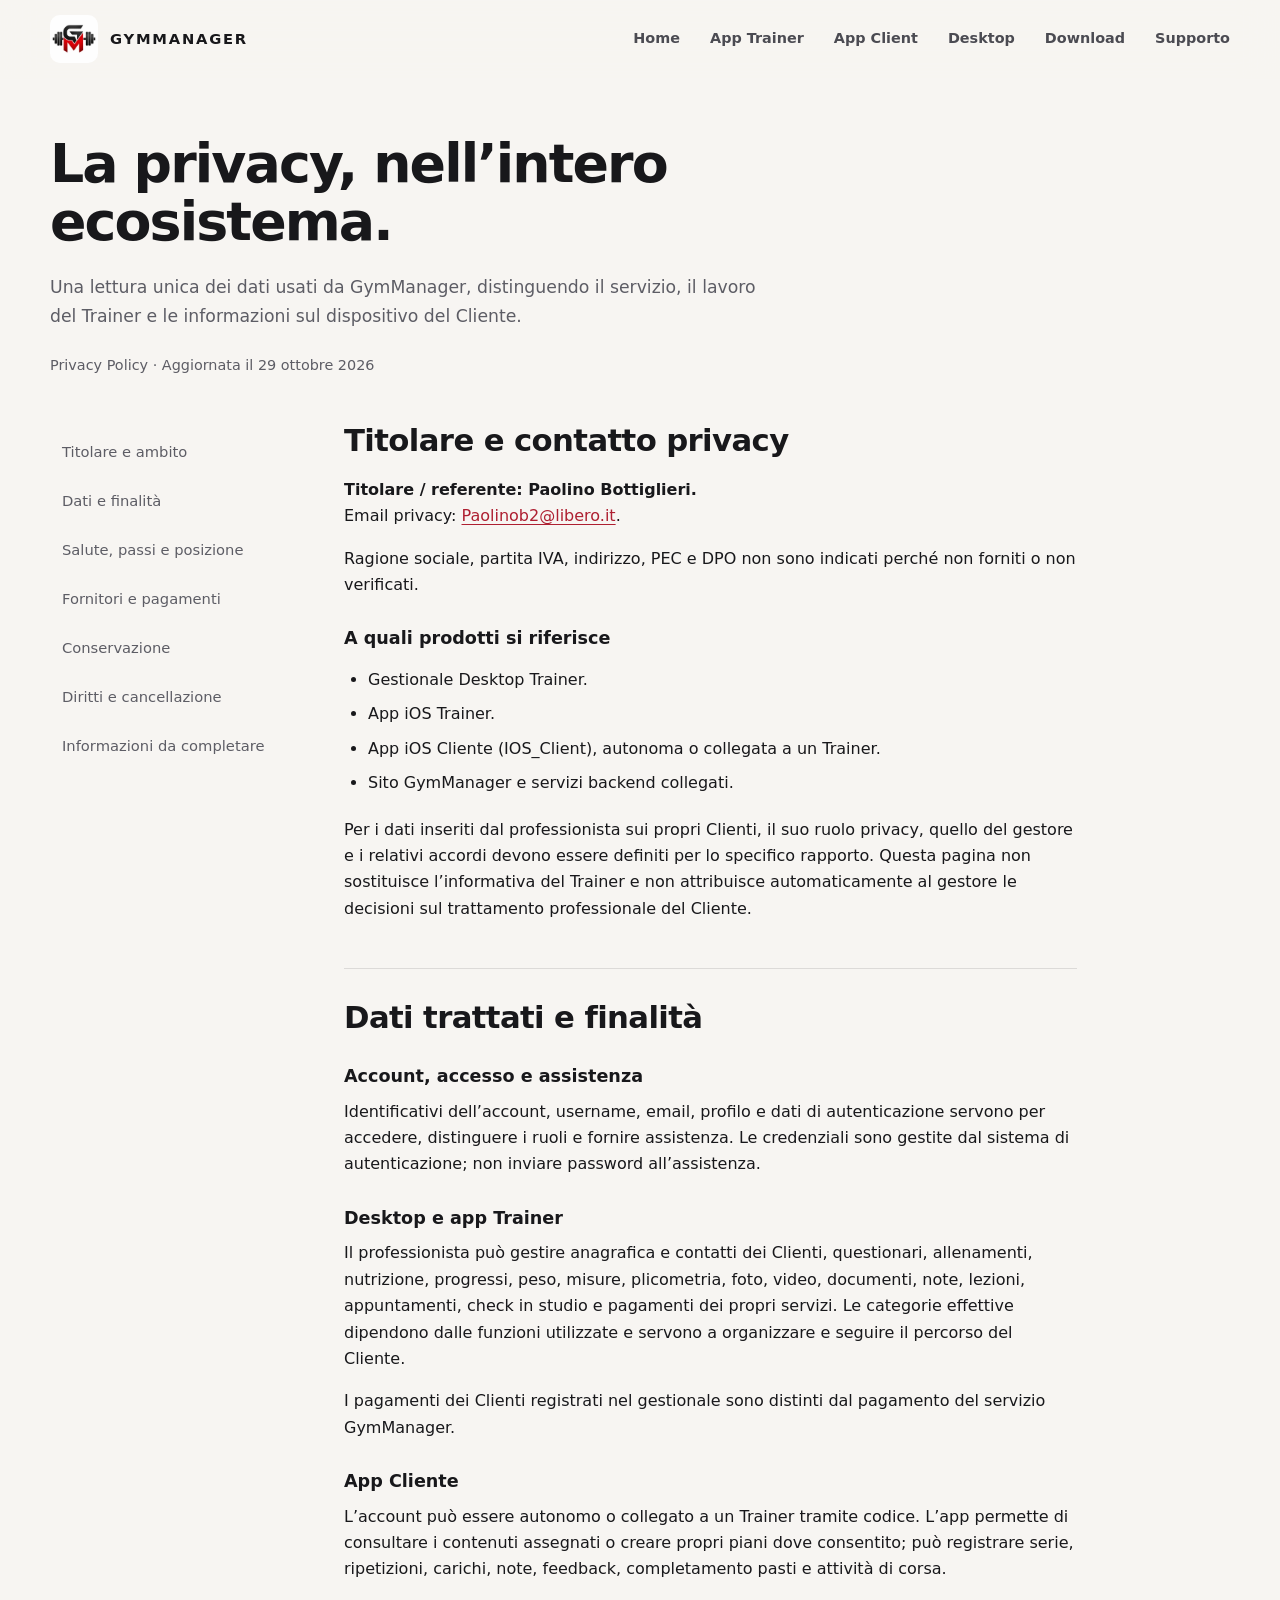
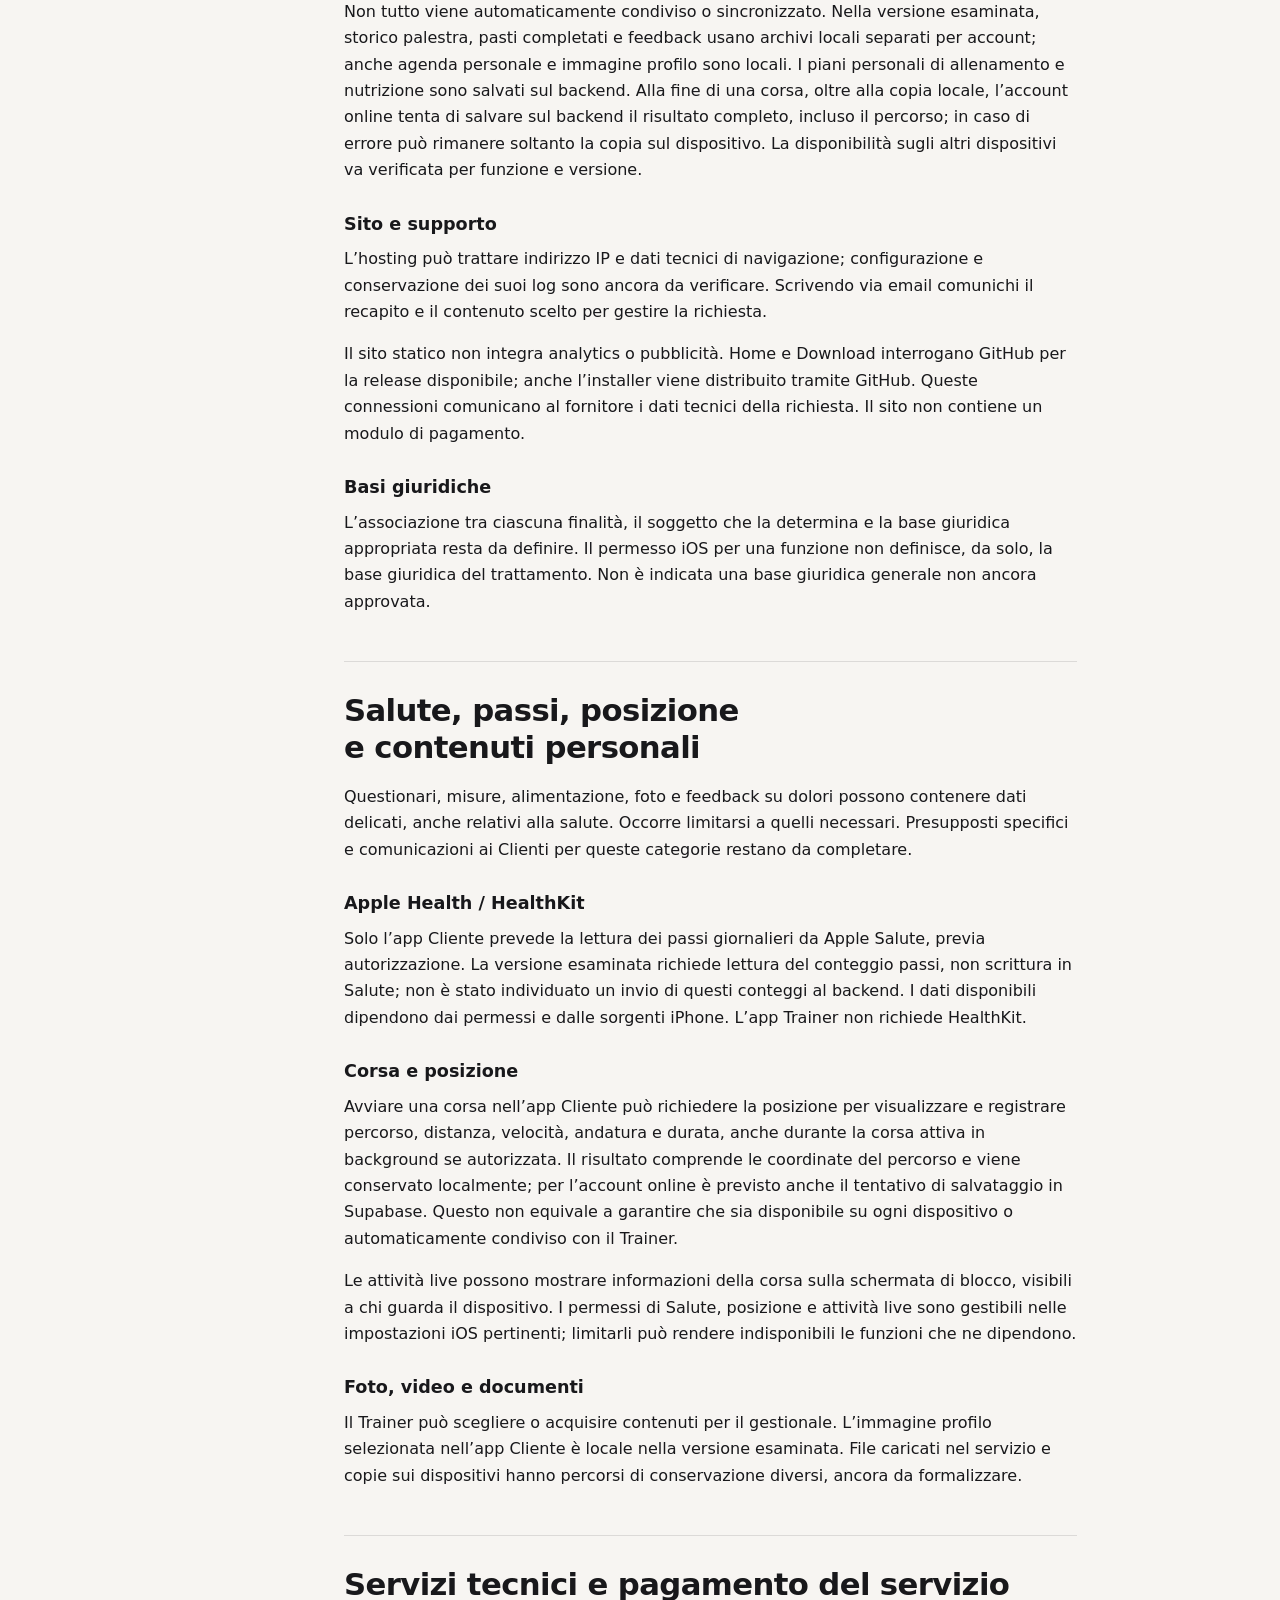
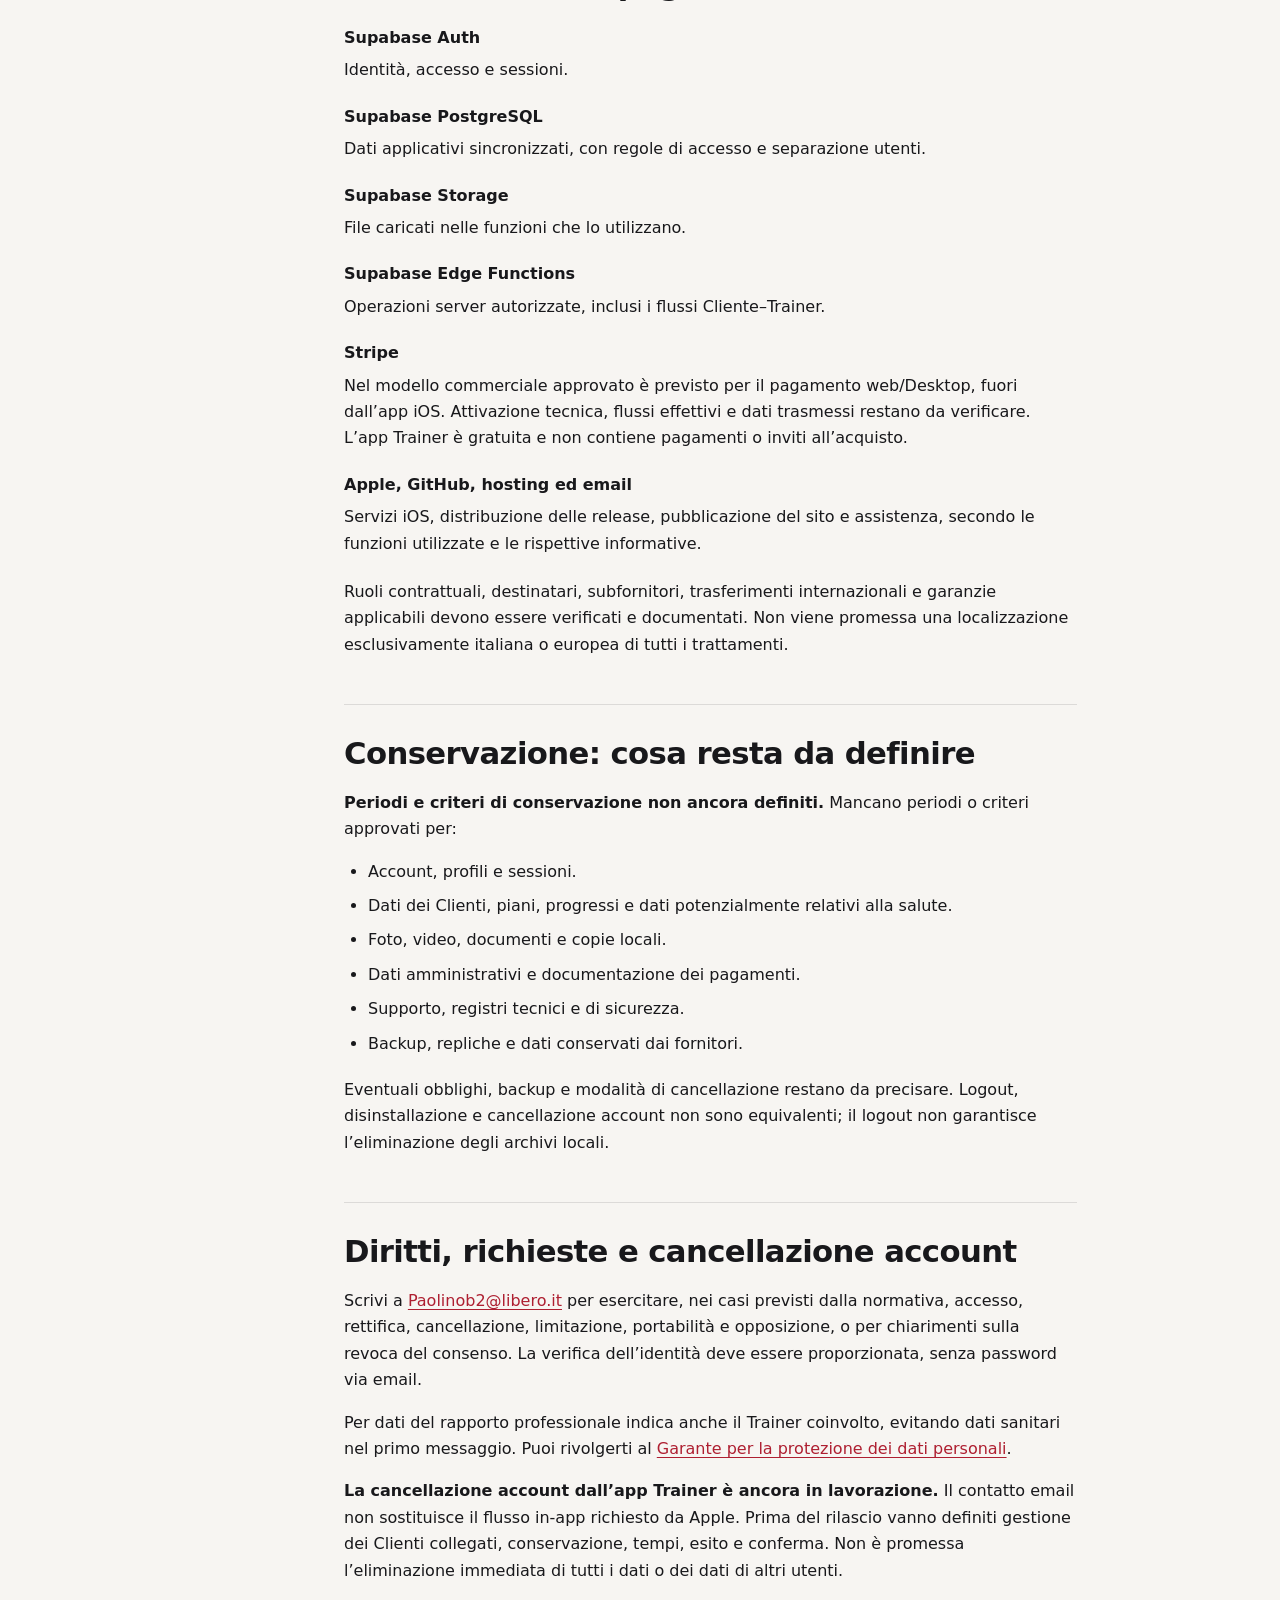
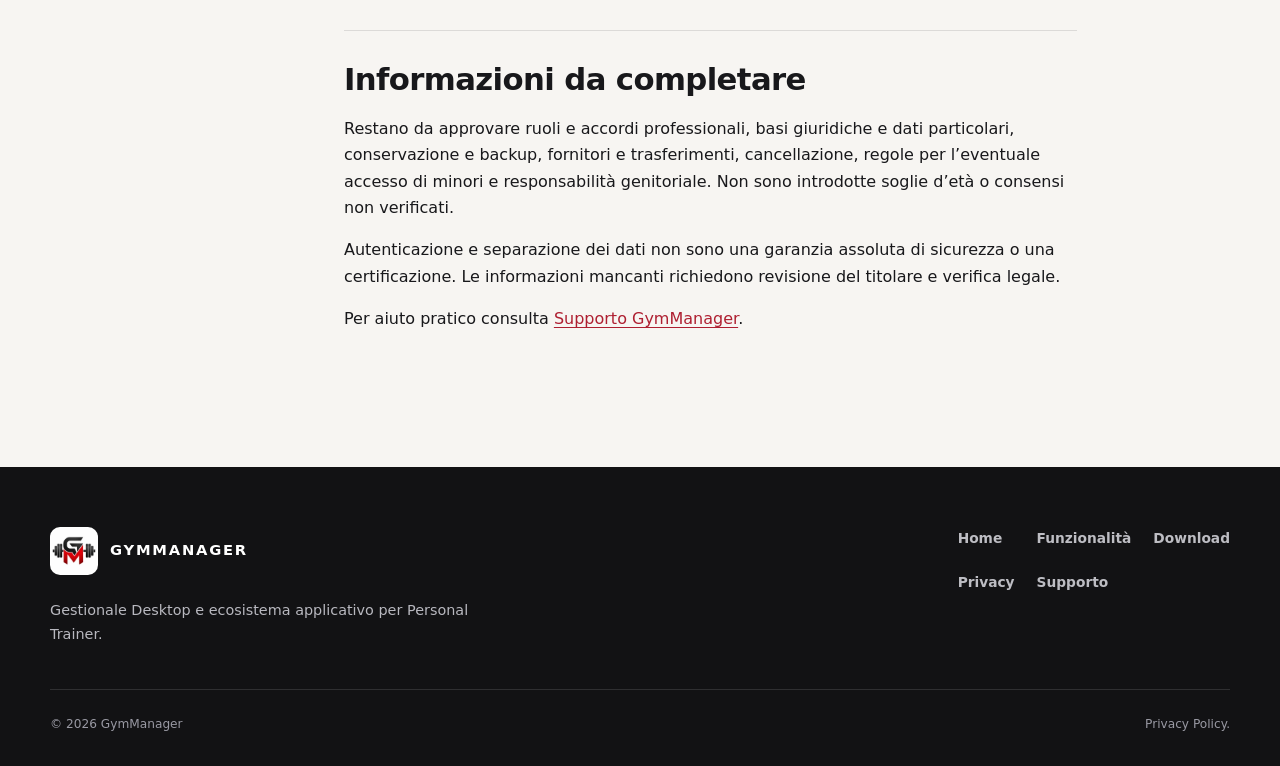
==== commit 473f8cf5: "chore(site): align public GymManager website" ====
--- a/privacy/index.html
+++ b/privacy/index.html
@@ -3,11 +3,10 @@
 <head>
   <meta charset="utf-8">
   <meta name="viewport" content="width=device-width, initial-scale=1">
-  <title>Privacy Policy — Bozza | GymManager</title>
-  <meta name="description" content="Bozza pubblica della Privacy Policy GymManager: Desktop Trainer, app iOS Trainer e Cliente, sito e servizi collegati.">
-  <meta name="robots" content="noindex, nofollow">
+  <title>Privacy Policy — GymManager</title>
+  <meta name="description" content="Privacy Policy GymManager: Desktop Trainer, app iOS Trainer e Cliente, sito e servizi collegati.">
   <meta name="theme-color" content="#18181b">
-  <link rel="icon" href="../assets/favicon.svg" type="image/svg+xml">
+  <link rel="icon" href="../assets/brand/favicon.png" type="image/png">
   <link rel="stylesheet" href="../assets/css/styles.css">
   <link rel="stylesheet" href="../assets/css/legal.css">
   <script defer src="../assets/js/site.js"></script>
@@ -16,32 +15,30 @@
   <a class="skip-link" href="#contenuto">Vai al contenuto</a>
   <header class="site-header">
     <nav class="nav container" aria-label="Navigazione principale">
-      <a class="brand" href="../index.html" aria-label="GymManager, Home"><span class="brand-mark" aria-hidden="true">GM</span><span>GYMMANAGER</span></a>
+      <a class="brand" href="../index.html" aria-label="GymManager, Home"><img class="brand-logo" src="../assets/brand/gymmanager-logo.webp" alt="Logo GymManager" width="48" height="48"><span>GYMMANAGER</span></a>
       <button class="nav-toggle" type="button" aria-expanded="false" aria-controls="nav-links" aria-label="Apri il menu"><span></span></button>
-      <div class="nav-links" id="nav-links"><a href="../index.html">Home</a><a href="../funzionalita.html">Funzionalità</a><a href="../download.html">Download</a><a href="../support/">Supporto</a></div>
+      <div class="nav-links" id="nav-links"><a href="../index.html">Home</a><a href="../index.html#ios-trainer" data-nav-section="ios-trainer">App Trainer</a>
+        <a href="../index.html#ios-client" data-nav-section="ios-client">App Client</a>
+        <a href="../index.html#desktop" data-nav-section="desktop">Desktop</a><a href="../download.html">Download</a><a href="../support/">Supporto</a></div>
     </nav>
   </header>
   <main id="contenuto">
     <div class="container">
-      <aside class="draft-notice" aria-label="Stato del documento">
-        <strong>Bozza — sito ancora privo di dominio ufficiale definitivo</strong>
-        <p>Contenuto navigabile per revisione, non informativa definitiva. Basi giuridiche, conservazione e dettagli dei fornitori restano da approvare. Non utilizzare questa pagina come URL definitivo per App Store.</p>
-      </aside>
       <header class="legal-hero">
         <h1>La privacy, nell’intero ecosistema.</h1>
         <p>Una lettura unica dei dati usati da GymManager, distinguendo il servizio, il lavoro del Trainer e le informazioni sul dispositivo del Cliente.</p>
-        <p class="legal-meta">Privacy Policy · Bozza del <time datetime="2026-10-22">22 ottobre 2026</time></p>
+        <p class="legal-meta">Privacy Policy · Aggiornata il <time datetime="2026-10-29">29 ottobre 2026</time></p>
       </header>
       <div class="legal-layout">
-        <nav class="legal-toc" aria-label="Indice Privacy Policy"><a href="#titolare">Titolare e ambito</a><a href="#dati">Dati e finalità</a><a href="#salute">Salute, passi e posizione</a><a href="#fornitori">Fornitori e pagamenti</a><a href="#conservazione">Conservazione</a><a href="#diritti">Diritti e cancellazione</a><a href="#da-definire">Punti da approvare</a></nav>
-        <article class="legal-copy" aria-label="Bozza Privacy Policy">
+        <nav class="legal-toc" aria-label="Indice Privacy Policy"><a href="#titolare">Titolare e ambito</a><a href="#dati">Dati e finalità</a><a href="#salute">Salute, passi e posizione</a><a href="#fornitori">Fornitori e pagamenti</a><a href="#conservazione">Conservazione</a><a href="#diritti">Diritti e cancellazione</a><a href="#da-definire">Informazioni da completare</a></nav>
+        <article class="legal-copy" aria-label="Privacy Policy">
           <section id="titolare">
             <h2>Titolare e contatto privacy</h2>
             <p><strong>Titolare / referente: Paolino Bottiglieri.</strong><br>Email privacy: <a href="mailto:Paolinob2@libero.it">Paolinob2@libero.it</a>.</p>
-            <p>Questi sono i dati approvati per la bozza. Ragione sociale, partita IVA, indirizzo, PEC e DPO non sono indicati perché non forniti o non verificati.</p>
+            <p>Ragione sociale, partita IVA, indirizzo, PEC e DPO non sono indicati perché non forniti o non verificati.</p>
             <h3>A quali prodotti si riferisce</h3>
             <ul><li>Gestionale Desktop Trainer.</li><li>App iOS Trainer.</li><li>App iOS Cliente (IOS_Client), autonoma o collegata a un Trainer.</li><li>Sito GymManager e servizi backend collegati.</li></ul>
-            <p>Per i dati inseriti dal professionista sui propri Clienti, il suo ruolo privacy, quello del gestore e i relativi accordi devono essere definiti per lo specifico rapporto. Questa bozza non sostituisce l’informativa del Trainer e non attribuisce automaticamente al gestore le decisioni sul trattamento professionale del Cliente.</p>
+            <p>Per i dati inseriti dal professionista sui propri Clienti, il suo ruolo privacy, quello del gestore e i relativi accordi devono essere definiti per lo specifico rapporto. Questa pagina non sostituisce l’informativa del Trainer e non attribuisce automaticamente al gestore le decisioni sul trattamento professionale del Cliente.</p>
           </section>
           <section id="dati">
             <h2>Dati trattati e finalità</h2>
@@ -56,8 +53,8 @@
             <h3>Sito e supporto</h3>
             <p>L’hosting può trattare indirizzo IP e dati tecnici di navigazione; configurazione e conservazione dei suoi log sono ancora da verificare. Scrivendo via email comunichi il recapito e il contenuto scelto per gestire la richiesta.</p>
             <p>Il sito statico non integra analytics o pubblicità. Home e Download interrogano GitHub per la release disponibile; anche l’installer viene distribuito tramite GitHub. Queste connessioni comunicano al fornitore i dati tecnici della richiesta. Il sito non contiene un modulo di pagamento.</p>
-            <h3>Basi giuridiche — da approvare</h3>
-            <p>Prima della versione definitiva occorre associare a ciascuna finalità il soggetto che la determina e la base giuridica appropriata. Il permesso iOS per una funzione non definisce, da solo, la base giuridica del trattamento. Nessuna base giuridica generale è considerata già approvata da questa bozza.</p>
+            <h3>Basi giuridiche</h3>
+            <p>L’associazione tra ciascuna finalità, il soggetto che la determina e la base giuridica appropriata resta da definire. Il permesso iOS per una funzione non definisce, da solo, la base giuridica del trattamento. Non è indicata una base giuridica generale non ancora approvata.</p>
           </section>
           <section id="salute">
             <h2>Salute, passi, posizione e contenuti personali</h2>
@@ -77,16 +74,16 @@
               <dt>Supabase PostgreSQL</dt><dd>Dati applicativi sincronizzati, con regole di accesso e separazione utenti.</dd>
               <dt>Supabase Storage</dt><dd>File caricati nelle funzioni che lo utilizzano.</dd>
               <dt>Supabase Edge Functions</dt><dd>Operazioni server autorizzate, inclusi i flussi Cliente–Trainer.</dd>
-              <dt>Stripe</dt><dd>Nel modello commerciale approvato è previsto per il pagamento web/Desktop, fuori dall’app iOS. Attivazione tecnica, flussi effettivi e dati trasmessi vanno verificati prima della policy definitiva. L’app Trainer è gratuita e non contiene pagamenti o inviti all’acquisto.</dd>
+              <dt>Stripe</dt><dd>Nel modello commerciale approvato è previsto per il pagamento web/Desktop, fuori dall’app iOS. Attivazione tecnica, flussi effettivi e dati trasmessi restano da verificare. L’app Trainer è gratuita e non contiene pagamenti o inviti all’acquisto.</dd>
               <dt>Apple, GitHub, hosting ed email</dt><dd>Servizi iOS, distribuzione delle release, pubblicazione del sito e assistenza, secondo le funzioni utilizzate e le rispettive informative.</dd>
             </dl>
             <p>Ruoli contrattuali, destinatari, subfornitori, trasferimenti internazionali e garanzie applicabili devono essere verificati e documentati. Non viene promessa una localizzazione esclusivamente italiana o europea di tutti i trattamenti.</p>
           </section>
           <section id="conservazione">
             <h2>Conservazione: cosa resta da definire</h2>
-            <p><strong>Periodo da definire prima della pubblicazione definitiva.</strong> Mancano periodi o criteri approvati per:</p>
+            <p><strong>Periodi e criteri di conservazione non ancora definiti.</strong> Mancano periodi o criteri approvati per:</p>
             <ul><li>Account, profili e sessioni.</li><li>Dati dei Clienti, piani, progressi e dati potenzialmente relativi alla salute.</li><li>Foto, video, documenti e copie locali.</li><li>Dati amministrativi e documentazione dei pagamenti.</li><li>Supporto, registri tecnici e di sicurezza.</li><li>Backup, repliche e dati conservati dai fornitori.</li></ul>
-            <p>La versione definitiva dovrà precisare eventuali obblighi, backup e modalità di cancellazione. Logout, disinstallazione e cancellazione account non sono equivalenti; il logout non garantisce l’eliminazione degli archivi locali.</p>
+            <p>Eventuali obblighi, backup e modalità di cancellazione restano da precisare. Logout, disinstallazione e cancellazione account non sono equivalenti; il logout non garantisce l’eliminazione degli archivi locali.</p>
           </section>
           <section id="diritti">
             <h2>Diritti, richieste e cancellazione account</h2>
@@ -95,18 +92,18 @@
             <p><strong>La cancellazione account dall’app Trainer è ancora in lavorazione.</strong> Il contatto email non sostituisce il flusso in-app richiesto da Apple. Prima del rilascio vanno definiti gestione dei Clienti collegati, conservazione, tempi, esito e conferma. Non è promessa l’eliminazione immediata di tutti i dati o dei dati di altri utenti.</p>
           </section>
           <section id="da-definire">
-            <h2>Prima della versione definitiva</h2>
-            <p>Restano da approvare dominio HTTPS ufficiale, ruoli e accordi professionali, basi giuridiche e dati particolari, conservazione e backup, fornitori e trasferimenti, cancellazione, regole per l’eventuale accesso di minori e responsabilità genitoriale. Non sono introdotte soglie d’età o consensi non verificati.</p>
-            <p>Autenticazione e separazione dei dati non sono una garanzia assoluta di sicurezza o una certificazione. Serve revisione del titolare e verifica legale prima dell’uso come informativa definitiva e della submission App Store.</p>
-            <p>Per aiuto pratico consulta <a href="../support/">Supporto GymManager</a>. La data della bozza non implica approvazione come policy definitiva.</p>
+            <h2>Informazioni da completare</h2>
+            <p>Restano da approvare ruoli e accordi professionali, basi giuridiche e dati particolari, conservazione e backup, fornitori e trasferimenti, cancellazione, regole per l’eventuale accesso di minori e responsabilità genitoriale. Non sono introdotte soglie d’età o consensi non verificati.</p>
+            <p>Autenticazione e separazione dei dati non sono una garanzia assoluta di sicurezza o una certificazione. Le informazioni mancanti richiedono revisione del titolare e verifica legale.</p>
+            <p>Per aiuto pratico consulta <a href="../support/">Supporto GymManager</a>.</p>
           </section>
         </article>
       </div>
     </div>
   </main>
   <footer class="site-footer">
-    <div class="footer-grid container"><div class="footer-brand"><a class="brand" href="../index.html"><span class="brand-mark" aria-hidden="true">GM</span><span>GYMMANAGER</span></a><p>Gestionale Desktop e ecosistema applicativo per Personal Trainer.</p></div><nav class="footer-links" aria-label="Navigazione footer"><a href="../index.html">Home</a><a href="../funzionalita.html">Funzionalità</a><a href="../download.html">Download</a><a href="../privacy/" aria-current="page">Privacy (bozza)</a><a href="../support/">Supporto (bozza)</a></nav></div>
-    <div class="footer-bottom container"><span>© <span data-year></span> GymManager</span><span>Documento in bozza, non definitivo.</span></div>
+    <div class="footer-grid container"><div class="footer-brand"><a class="brand" href="../index.html"><img class="brand-logo" src="../assets/brand/gymmanager-logo.webp" alt="Logo GymManager" width="48" height="48"><span>GYMMANAGER</span></a><p>Gestionale Desktop e ecosistema applicativo per Personal Trainer.</p></div><nav class="footer-links" aria-label="Navigazione footer"><a href="../index.html">Home</a><a href="../funzionalita.html">Funzionalità</a><a href="../download.html">Download</a><a href="../privacy/" aria-current="page">Privacy</a><a href="../support/">Supporto</a></nav></div>
+    <div class="footer-bottom container"><span>© <span data-year></span> GymManager</span><span>Privacy Policy.</span></div>
   </footer>
 </body>
 </html>
--- a/assets/css/styles.css
+++ b/assets/css/styles.css
@@ -61,10 +61,12 @@
 .site-header.is-scrolled { border-color: var(--line); }
 .nav { min-height: 78px; display: flex; align-items: center; justify-content: space-between; gap: 28px; }
 .brand { display: inline-flex; align-items: center; gap: 12px; font-size: .92rem; font-weight: 900; letter-spacing: .12em; }
-.brand-mark { width: 38px; height: 38px; display: grid; place-items: center; border-radius: 12px; color: var(--white); background: var(--ink); box-shadow: 5px 5px 12px rgba(35, 29, 27, .16), -4px -4px 10px rgba(255,255,255,.95); font-size: .75rem; letter-spacing: -.02em; }
+.brand-logo { width: 48px; height: 48px; flex: 0 0 48px; border-radius: 10px; }
 .nav-links { display: flex; align-items: center; gap: 30px; }
 .nav-links > a:not(.button) { color: #4b4b52; font-size: .9rem; font-weight: 700; }
-.nav-links > a[aria-current="page"] { color: var(--ink); }
+.nav-links > a[aria-current] { color: var(--accent-dark); }
+.nav-links > a.button[aria-current="page"] { color: var(--white); text-decoration: underline; text-underline-offset: 5px; }
+.nav-links > a:not(.button) { min-height: 44px; display: inline-flex; align-items: center; }
 .nav-toggle { display: none; width: 44px; height: 44px; border: 1px solid var(--line); border-radius: 13px; color: var(--ink); background: var(--white); cursor: pointer; }
 .nav-toggle span, .nav-toggle::before, .nav-toggle::after { display: block; width: 18px; height: 2px; margin: 4px auto; border-radius: 2px; background: currentColor; content: ""; }
 
@@ -144,6 +146,8 @@
 .cta-panel { display: grid; grid-template-columns: 1fr auto; align-items: center; gap: 36px; padding: 52px; border-radius: var(--radius-lg); color: var(--white); background: linear-gradient(130deg, #1c1c1f, #2b2527); box-shadow: var(--shadow); }
 .cta-panel h2 { max-width: 700px; margin-bottom: 10px; }
 .cta-panel p { margin: 0; color: #bcbcc2; }
+.cta-panel .eyebrow { color: #ff9daa; }
+.cta-panel :focus-visible { outline-color: #ff9daa; }
 
 .page-hero { padding: 84px 0 66px; }
 .page-hero__inner { max-width: 860px; }
@@ -232,6 +236,7 @@
 .image-dialog::backdrop { background: rgba(10,10,12,.86); backdrop-filter: blur(5px); }
 .image-dialog form { position: sticky; top: 0; display: flex; justify-content: flex-end; margin-bottom: 12px; }
 .image-dialog img { width: 100%; height: auto; border-radius: 8px; }
+.image-dialog--portrait { width: min(560px, 96vw); }
 .image-dialog p { margin: 14px 0 0; font-size: .85rem; }
 .has-dialog { overflow: hidden; }
 .video-error { padding: 16px 24px; color: var(--accent-dark); }
@@ -298,28 +303,80 @@
   .footer-bottom { flex-direction: column; }
 }
 
-/* Trainer overview: presentation chrome stays OUTSIDE the real portrait recording. */
-.trainer-overview { border-top: 1px solid var(--line); }
-.trainer-overview__layout { display: grid; grid-template-columns: minmax(0, 1.2fr) minmax(0, .8fr); gap: clamp(40px, 7vw, 100px); align-items: center; }
-.trainer-overview__copy, .trainer-overview__media { min-width: 0; }
-.trainer-overview h2 { margin: 0 0 24px; font-size: clamp(2rem, 4vw, 3.35rem); line-height: 1.08; letter-spacing: -.03em; text-wrap: balance; }
-.trainer-overview__copy > p { color: var(--ink-soft); }
-.trainer-overview__features { list-style: none; padding: 0; margin: 28px 0; }
-.trainer-overview__features li { padding: 16px 0; border-bottom: 1px solid var(--line); color: var(--ink-soft); }
-.trainer-overview__features strong { display: block; color: var(--ink); }
-.trainer-overview__note { font-size: .9rem; max-width: 58ch; }
-.trainer-overview__actions { display: flex; align-items: center; flex-wrap: wrap; gap: 20px; margin: 28px 0; }
-.trainer-overview__description { border-top: 1px solid var(--line); padding-top: 12px; }
-.trainer-overview__description summary { display: list-item; padding: 10px 0; min-height: 44px; font-weight: 700; cursor: pointer; }
-.trainer-overview__description p { color: var(--ink-soft); margin-bottom: 0; }
-.trainer-overview__media { justify-self: center; width: min(100%, 344px); text-align: center; }
-.trainer-phone { padding: 10px; background: var(--ink); border-radius: 32px; box-shadow: var(--shadow); }
-.trainer-phone video { width: 100%; height: auto; aspect-ratio: 384 / 832; object-fit: contain; background: var(--ink); border-radius: 22px; }
-/* No notch, overlay button or crop: all original app content stays visible. */
-.trainer-overview__media figcaption { padding: 20px 8px 0; color: var(--ink-soft); font-size: .85rem; }
-@media (max-width: 767px) {
-  .trainer-overview__layout { grid-template-columns: minmax(0, 1fr); gap: 36px; }
-  .trainer-overview__media { width: min(100%, 324px); }
+/* One reusable real-screen narrative; the page scroll remains native. */
+.app-showcase { border-top: 1px solid var(--line); scroll-margin-top: 92px; }
+.app-showcase__intro { max-width: 820px; margin-bottom: 64px; }
+.app-showcase h2, .client-preview h2 { margin: 0 0 24px; font-size: clamp(2.2rem, 4.6vw, 3.6rem); line-height: 1.08; letter-spacing: -.035em; text-wrap: balance; }
+.app-showcase__intro > p { max-width: 65ch; color: var(--ink-soft); font-size: 1.08rem; }
+.app-showcase__benefits { display: flex; flex-wrap: wrap; gap: 12px 28px; margin: 26px 0; padding: 0; list-style: none; font-size: .9rem; font-weight: 750; }
+.app-showcase__benefits li { padding-bottom: 8px; border-bottom: 1px solid var(--accent); }
+.app-showcase__intro .app-showcase__hint { margin-bottom: 0; font-size: .87rem; }
+.app-showcase__stage { display: none; }
+.app-showcase__step { display: grid; grid-template-columns: minmax(0, 1fr) minmax(0, .65fr); align-items: center; gap: 48px; padding: 48px 0; border-top: 1px solid var(--line); scroll-margin-top: 100px; }
+.app-showcase__step-copy { max-width: 48ch; }
+.app-showcase__index { font-size: .8rem; font-weight: 750; color: var(--accent-dark); font-variant-numeric: tabular-nums; }
+.app-showcase__step h3 { margin: 18px 0; font-size: clamp(1.65rem, 3vw, 2.35rem); line-height: 1.15; letter-spacing: -.03em; text-wrap: balance; }
+.app-showcase__step p { color: var(--ink-soft); }
+.app-showcase__step .app-showcase__feature { margin-top: 28px; color: var(--ink); font-weight: 650; }
+.app-showcase__inline { width: min(100%, 280px); justify-self: center; height: auto; border-radius: 18px; }
+.app-showcase__availability { max-width: 70ch; margin: 48px 0 0; color: var(--ink-soft); font-size: .87rem; }
+.app-showcase__availability a { margin-left: 8px; }
+.is-enhanced .app-showcase__layout { display: grid; grid-template-columns: minmax(0, 1fr) minmax(0, 1fr); gap: clamp(36px, 8vw, 120px); align-items: start; }
+.is-enhanced .app-showcase__stage { display: block; position: sticky; top: 100px; align-self: start; text-align: center; }
+.showcase-phone { display: grid; width: min(100%, 310px, calc((100svh - 270px) * 400 / 816)); margin-inline: auto; padding: 8px; border: 0; background: var(--ink); border-radius: 30px; box-shadow: var(--shadow); cursor: zoom-in; }
+.showcase-phone img { grid-area: 1 / 1; width: 100%; height: auto; aspect-ratio: 400 / 816; object-fit: contain; border-radius: 22px; opacity: 0; visibility: hidden; transition: opacity 220ms cubic-bezier(.16, 1, .3, 1), visibility 220ms; }
+.showcase-phone img.is-active { opacity: 1; visibility: visible; }
+.app-showcase__figure figcaption { margin-top: 16px; font-size: .8rem; color: var(--ink-soft); }
+.app-showcase__zoom-hint { display: block; font-size: .75rem; }
+.app-showcase__nav { display: flex; justify-content: center; flex-wrap: wrap; gap: 2px 8px; margin-top: 12px; }
+.app-showcase__nav a { min-height: 44px; display: inline-flex; align-items: center; padding: 6px 9px; font-size: .82rem; color: var(--ink-soft); border-bottom: 2px solid transparent; }
+.app-showcase__nav a:hover, .app-showcase__nav a[aria-current="step"] { color: var(--accent-dark); border-color: var(--accent-dark); }
+.app-showcase__nav a[aria-current="step"] { font-weight: 800; }
+.is-enhanced .app-showcase__step { display: flex; min-height: 70svh; padding: 70px 0; }
+.is-enhanced .app-showcase__step:first-child { border-top: 0; }
+.is-enhanced .app-showcase__inline { display: none; }
+.has-media-error .app-showcase__stage { display: block; }
+.has-media-error .app-showcase__figure, .has-media-error .app-showcase__nav { display: none; }
+.app-showcase__media-error { color: var(--accent-dark); }
+.client-preview { background: var(--paper-deep); scroll-margin-top: 90px; }
+.client-preview__layout { display: grid; grid-template-columns: 1fr 1fr; align-items: center; gap: 72px; }
+.client-preview h2 { font-size: clamp(2rem, 3.5vw, 2.8rem); }
+.client-preview p { max-width: 58ch; color: var(--ink-soft); }
+.client-preview__status { padding-block: 24px; border-block: 1px solid var(--line); }
+.client-preview__status strong { color: var(--accent-dark); }
+@media (max-width: 1024px) {
+  .nav { gap: 16px; }
+  .nav-links { gap: 18px; }
+  .brand { letter-spacing: .08em; font-size: .85rem; }
+}
+@media (max-width: 900px) and (min-width: 769px) {
+  .nav-links { gap: 12px; }
+  .nav-links > a:not(.button) { font-size: .82rem; }
+  .nav-links .button { padding-inline: 14px; }
+}
+@media (max-width: 768px) {
+  html:not(.js) .nav { flex-wrap: wrap; padding-block: 10px; }
+  html:not(.js) .site-header { position: relative; }
+  html:not(.js) .nav-toggle { display: none; }
+  html:not(.js) .nav-links { position: static; display: flex; flex-wrap: wrap; width: 100%; gap: 4px; box-shadow: none; }
+  .app-showcase__intro { margin-bottom: 32px; }
+  .is-enhanced .app-showcase__layout { display: block; }
+  .is-enhanced .app-showcase__stage { top: 70px; z-index: 5; padding: 16px 0 8px; background: var(--paper); border-bottom: 1px solid var(--line); }
+  .showcase-phone { width: min(200px, calc(40svh * 400 / 816)); padding: 5px; border-radius: 21px; }
+  .showcase-phone img { border-radius: 16px; }
+  .app-showcase__figure figcaption { margin-top: 8px; }
+  .app-showcase__nav { margin-top: 2px; gap: 0; }
+  .app-showcase__nav a { padding-inline: 8px; }
+  .is-enhanced .app-showcase__step { min-height: 60svh; padding: 38px 0; scroll-margin-top: calc(40svh + 205px); }
+  .app-showcase__step { grid-template-columns: minmax(0, 1fr); gap: 24px; }
+  .app-showcase__step h3 { font-size: 1.7rem; }
+  .client-preview__layout { grid-template-columns: 1fr; gap: 24px; }
+}
+@media (prefers-reduced-motion: reduce), (max-height: 600px) {
+  .is-enhanced .app-showcase__layout { display: block; }
+  .is-enhanced .app-showcase__stage { display: none; }
+  .is-enhanced .app-showcase__step { display: grid; min-height: 0; }
+  .is-enhanced .app-showcase__inline { display: block; }
 }
 
 @media (prefers-reduced-motion: reduce) {
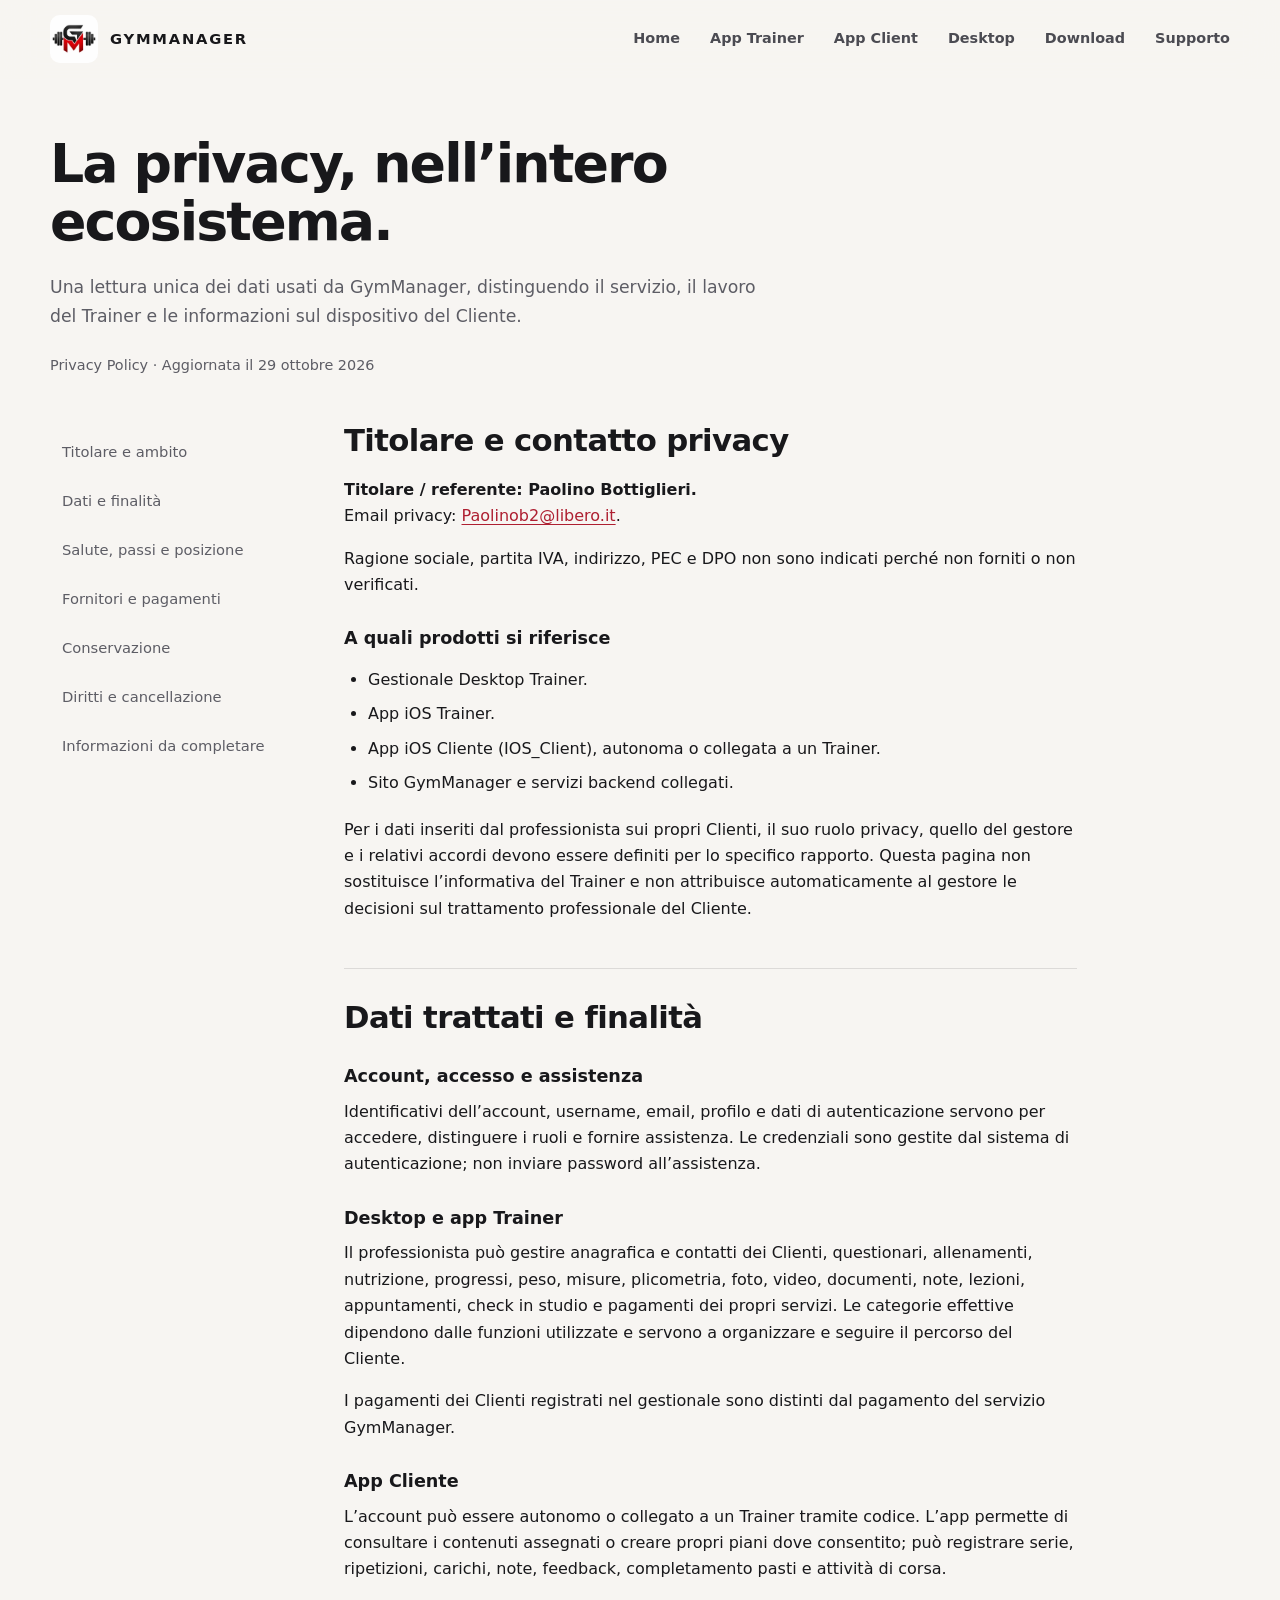
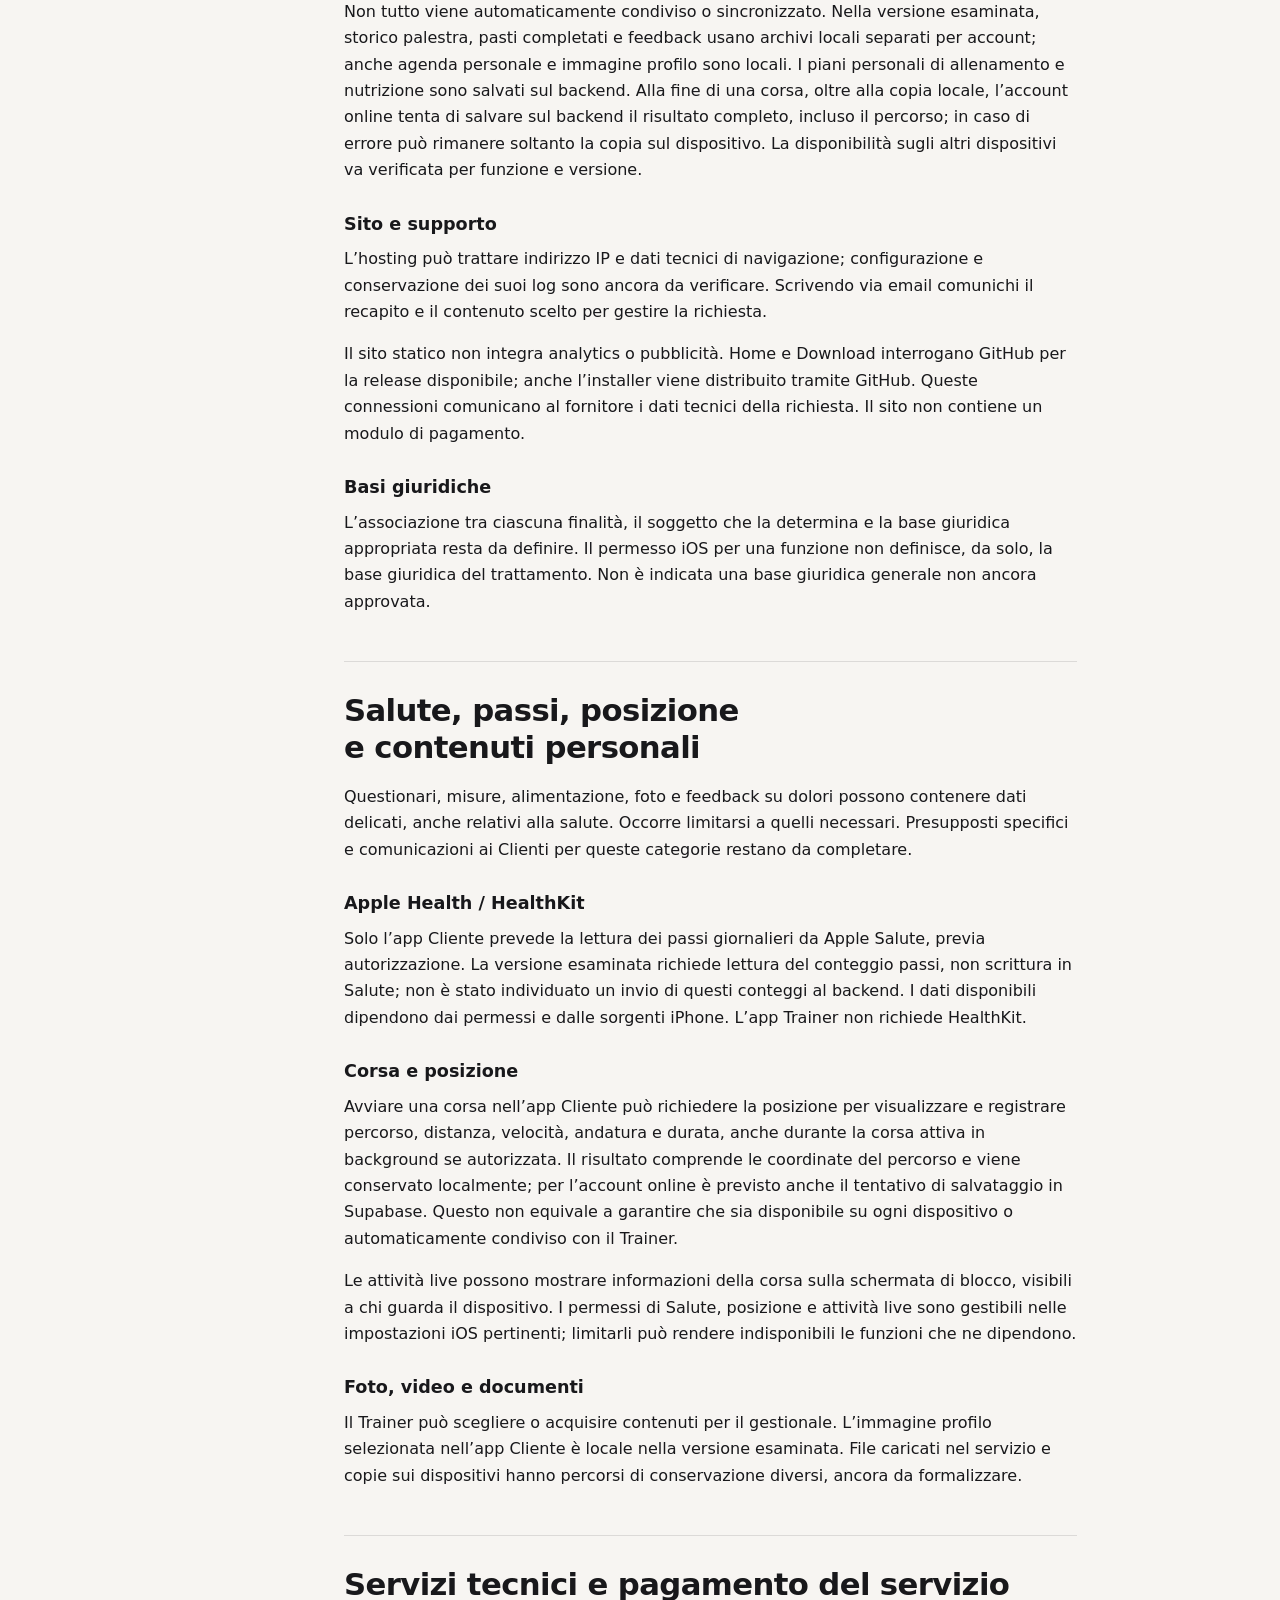
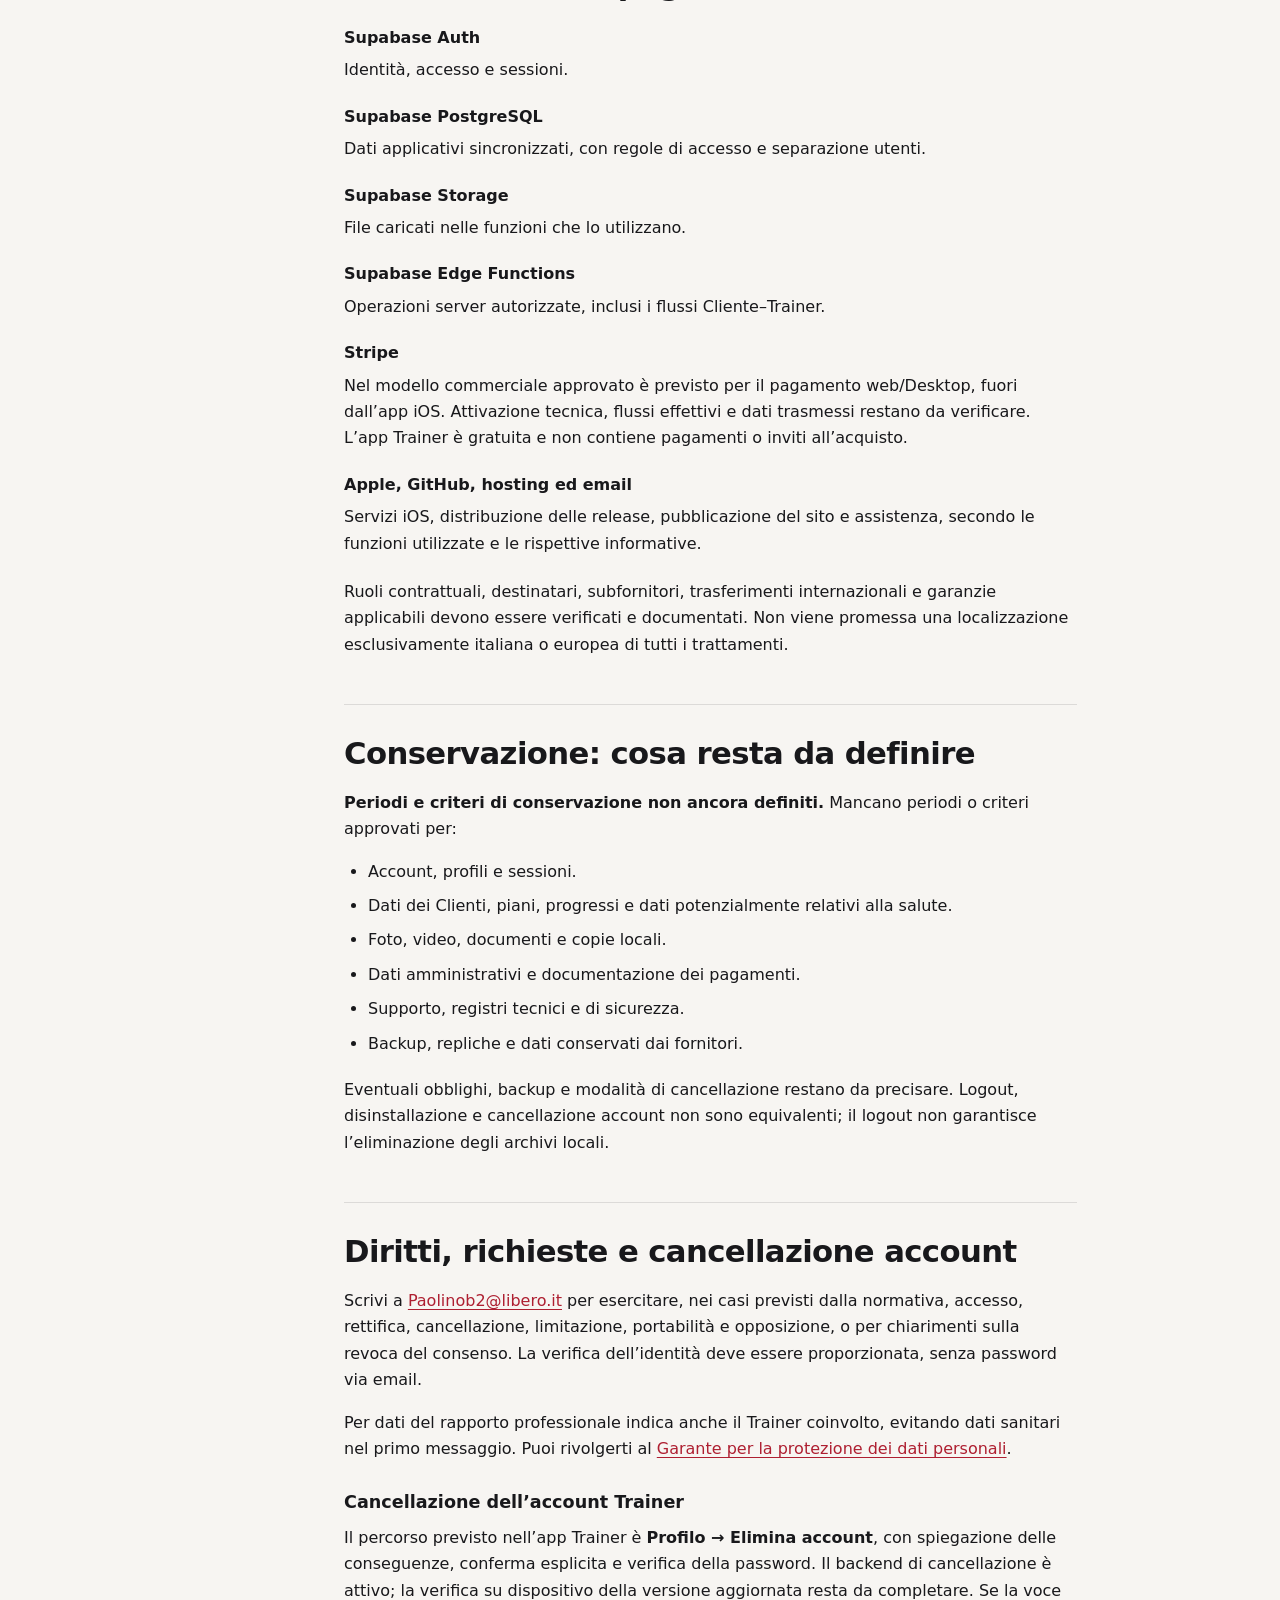
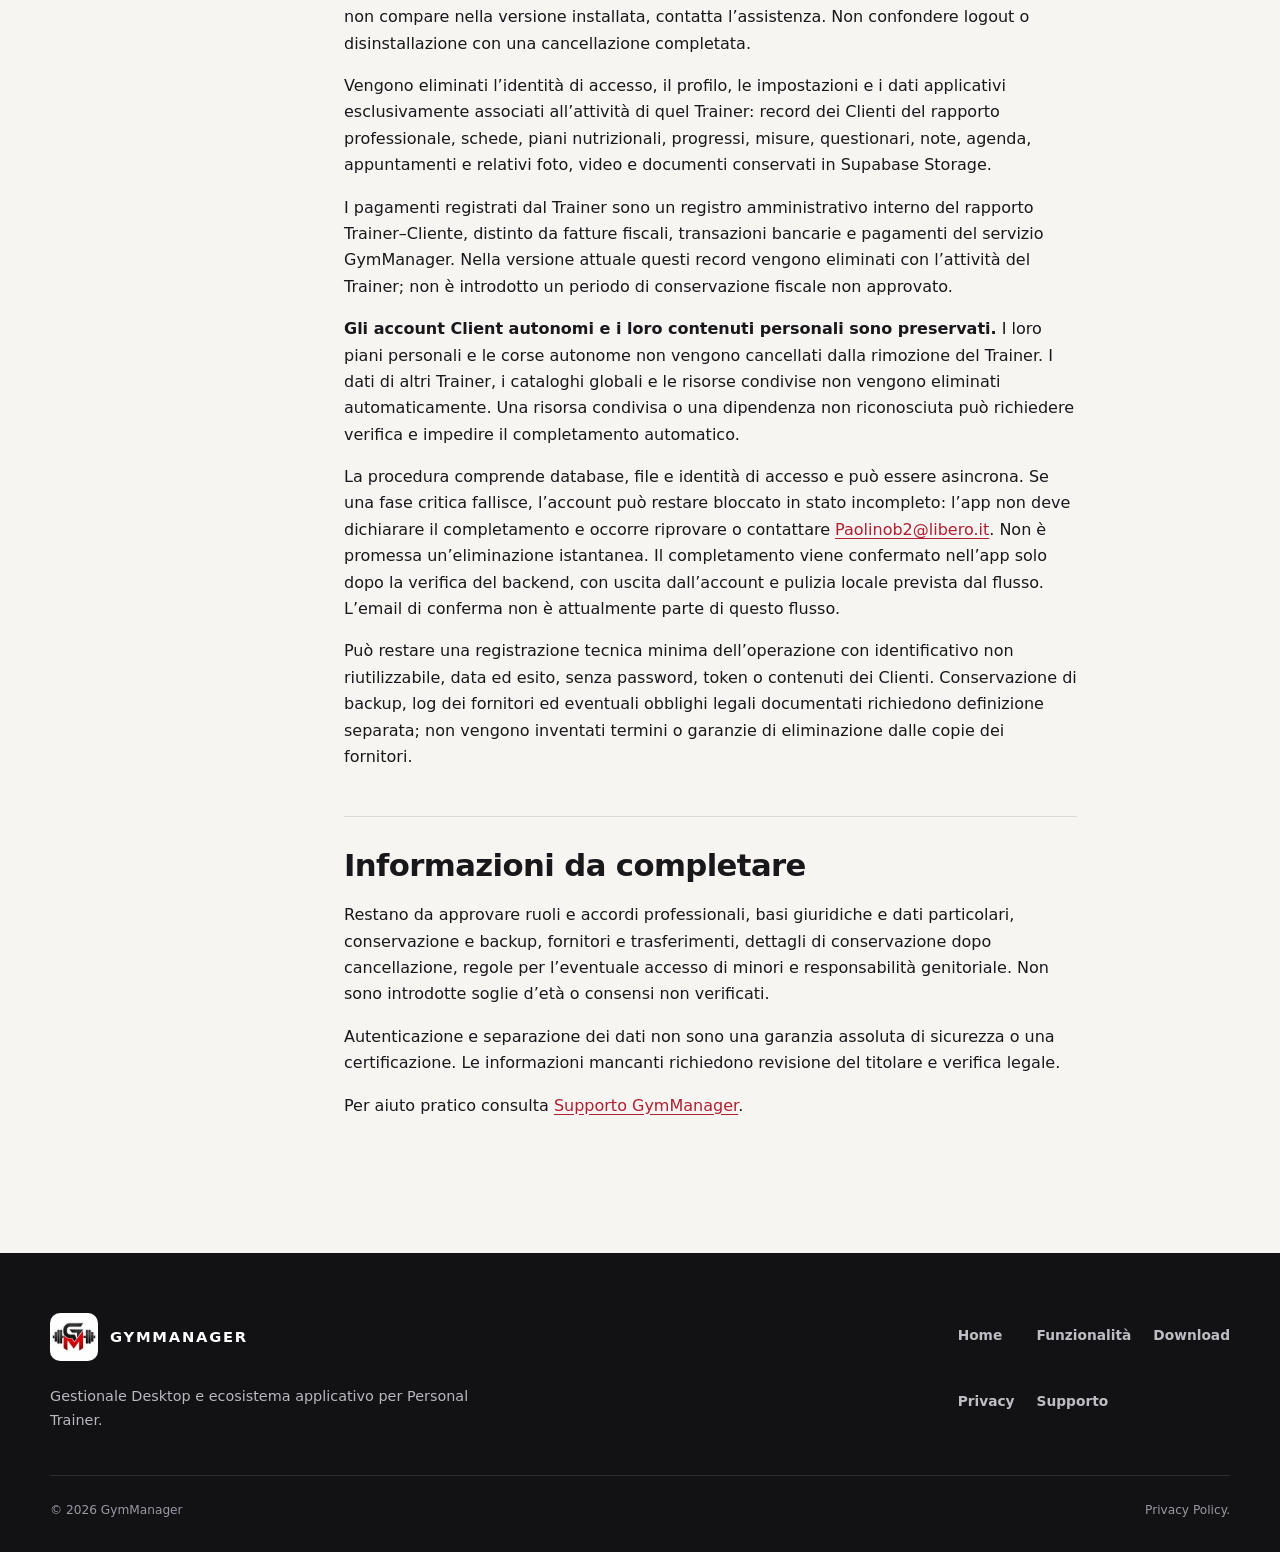
==== commit 0f254a7c: "docs(site): align privacy and support with account deletion" ====
--- a/privacy/index.html
+++ b/privacy/index.html
@@ -89,11 +89,17 @@
             <h2>Diritti, richieste e cancellazione account</h2>
             <p>Scrivi a <a href="mailto:Paolinob2@libero.it">Paolinob2@libero.it</a> per esercitare, nei casi previsti dalla normativa, accesso, rettifica, cancellazione, limitazione, portabilità e opposizione, o per chiarimenti sulla revoca del consenso. La verifica dell’identità deve essere proporzionata, senza password via email.</p>
             <p>Per dati del rapporto professionale indica anche il Trainer coinvolto, evitando dati sanitari nel primo messaggio. Puoi rivolgerti al <a href="https://www.garanteprivacy.it/home/i-miei-diritti">Garante per la protezione dei dati personali</a>.</p>
-            <p><strong>La cancellazione account dall’app Trainer è ancora in lavorazione.</strong> Il contatto email non sostituisce il flusso in-app richiesto da Apple. Prima del rilascio vanno definiti gestione dei Clienti collegati, conservazione, tempi, esito e conferma. Non è promessa l’eliminazione immediata di tutti i dati o dei dati di altri utenti.</p>
+            <h3>Cancellazione dell’account Trainer</h3>
+            <p>Il percorso previsto nell’app Trainer è <strong>Profilo → Elimina account</strong>, con spiegazione delle conseguenze, conferma esplicita e verifica della password. Il backend di cancellazione è attivo; la verifica su dispositivo della versione aggiornata resta da completare. Se la voce non compare nella versione installata, contatta l’assistenza. Non confondere logout o disinstallazione con una cancellazione completata.</p>
+            <p>Vengono eliminati l’identità di accesso, il profilo, le impostazioni e i dati applicativi esclusivamente associati all’attività di quel Trainer: record dei Clienti del rapporto professionale, schede, piani nutrizionali, progressi, misure, questionari, note, agenda, appuntamenti e relativi foto, video e documenti conservati in Supabase Storage.</p>
+            <p>I pagamenti registrati dal Trainer sono un registro amministrativo interno del rapporto Trainer–Cliente, distinto da fatture fiscali, transazioni bancarie e pagamenti del servizio GymManager. Nella versione attuale questi record vengono eliminati con l’attività del Trainer; non è introdotto un periodo di conservazione fiscale non approvato.</p>
+            <p><strong>Gli account Client autonomi e i loro contenuti personali sono preservati.</strong> I loro piani personali e le corse autonome non vengono cancellati dalla rimozione del Trainer. I dati di altri Trainer, i cataloghi globali e le risorse condivise non vengono eliminati automaticamente. Una risorsa condivisa o una dipendenza non riconosciuta può richiedere verifica e impedire il completamento automatico.</p>
+            <p>La procedura comprende database, file e identità di accesso e può essere asincrona. Se una fase critica fallisce, l’account può restare bloccato in stato incompleto: l’app non deve dichiarare il completamento e occorre riprovare o contattare <a href="mailto:Paolinob2@libero.it">Paolinob2@libero.it</a>. Non è promessa un’eliminazione istantanea. Il completamento viene confermato nell’app solo dopo la verifica del backend, con uscita dall’account e pulizia locale prevista dal flusso. L’email di conferma non è attualmente parte di questo flusso.</p>
+            <p>Può restare una registrazione tecnica minima dell’operazione con identificativo non riutilizzabile, data ed esito, senza password, token o contenuti dei Clienti. Conservazione di backup, log dei fornitori ed eventuali obblighi legali documentati richiedono definizione separata; non vengono inventati termini o garanzie di eliminazione dalle copie dei fornitori.</p>
           </section>
           <section id="da-definire">
             <h2>Informazioni da completare</h2>
-            <p>Restano da approvare ruoli e accordi professionali, basi giuridiche e dati particolari, conservazione e backup, fornitori e trasferimenti, cancellazione, regole per l’eventuale accesso di minori e responsabilità genitoriale. Non sono introdotte soglie d’età o consensi non verificati.</p>
+            <p>Restano da approvare ruoli e accordi professionali, basi giuridiche e dati particolari, conservazione e backup, fornitori e trasferimenti, dettagli di conservazione dopo cancellazione, regole per l’eventuale accesso di minori e responsabilità genitoriale. Non sono introdotte soglie d’età o consensi non verificati.</p>
             <p>Autenticazione e separazione dei dati non sono una garanzia assoluta di sicurezza o una certificazione. Le informazioni mancanti richiedono revisione del titolare e verifica legale.</p>
             <p>Per aiuto pratico consulta <a href="../support/">Supporto GymManager</a>.</p>
           </section>
--- a/assets/css/styles.css
+++ b/assets/css/styles.css
@@ -237,6 +237,11 @@
 .image-dialog form { position: sticky; top: 0; display: flex; justify-content: flex-end; margin-bottom: 12px; }
 .image-dialog img { width: 100%; height: auto; border-radius: 8px; }
 .image-dialog--portrait { width: min(560px, 96vw); }
+.image-dialog--detail img { width: 960px; max-width: none; }
+.image-dialog--detail form { left: 0; width: 100%; z-index: 1; background: var(--paper); }
+.story-controls .text-link, .app-showcase__availability .text-link, .footer-links a { min-height: 44px; display: inline-flex; align-items: center; }
+:focus-visible { scroll-margin-block: 94px; }
+@media (max-width:768px) { :focus-visible { scroll-margin-block: 82px; } }
 .image-dialog p { margin: 14px 0 0; font-size: .85rem; }
 .has-dialog { overflow: hidden; }
 .video-error { padding: 16px 24px; color: var(--accent-dark); }
@@ -372,14 +377,53 @@
   .app-showcase__step h3 { font-size: 1.7rem; }
   .client-preview__layout { grid-template-columns: 1fr; gap: 24px; }
 }
-@media (prefers-reduced-motion: reduce), (max-height: 600px) {
+@media (prefers-reduced-motion: reduce) {
   .is-enhanced .app-showcase__layout { display: block; }
   .is-enhanced .app-showcase__stage { display: none; }
   .is-enhanced .app-showcase__step { display: grid; min-height: 0; }
   .is-enhanced .app-showcase__inline { display: block; }
 }
 
+/* Compact Trainer reuses the same phone, real screens and original text. */
+.is-compact-story .app-showcase__layout { display: block; position: relative; height: var(--showcase-height); }
+.is-compact-story .app-showcase__stage { display: grid; grid-template-columns: minmax(0,1fr); gap: 12px; position: sticky; top: 94px; z-index: 5; padding: 12px 0; background: var(--paper); border: 0; }
+.is-compact-story .app-showcase__figure { margin: 0; }
+.is-compact-story .showcase-phone { width: min(190px, calc(32svh * 400 / 816)); padding: 5px; border-radius: 21px; }
+.is-compact-story .showcase-phone img { border-radius: 16px; }
+.is-compact-story .app-showcase__figure figcaption { margin-top: 8px; font-size: .75rem; }
+.is-compact-story .app-showcase__zoom-hint { display: none; }
+.is-compact-story .app-showcase__active-copy { min-width: 0; text-align: left; }
+.is-compact-story .app-showcase__step-copy { width: var(--showcase-copy-width,100%); max-width: none; }
+.is-compact-story .app-showcase__step-copy h3 { margin: 0 0 8px; font-size: 1.125rem; line-height: 1.2; }
+.is-compact-story .app-showcase__step-copy p { margin: 0; font-size: .9rem; line-height: 1.4; color: var(--ink-soft); }
+.is-compact-story .app-showcase__step-copy .app-showcase__feature { margin-top: 8px; font-size: .8rem; line-height: 1.35; color: var(--ink); }
+.is-compact-story .app-showcase__index { display: none; }
+.is-compact-story .app-showcase__nav { display: grid; grid-template-columns: repeat(5,minmax(0,1fr)); gap: 0; margin-top: 0; grid-column: 1 / -1; }
+.is-compact-story .app-showcase__nav a { justify-content: center; padding: 4px 2px; min-width: 44px; min-height: 44px; font-size: .75rem; }
+/* These source articles become native fragment-position markers only in the
+   enhanced compact layout. Reduced-motion/no-JS retain their original content. */
+.is-compact-story .app-showcase__steps { position: absolute; inset: 0 0 auto; visibility: hidden; pointer-events: none; }
+.is-compact-story .app-showcase__step { display: block; height: var(--showcase-step-run); min-height: 0; padding: 0; border: 0; scroll-margin-top: 94px; }
+@media (max-width:768px) {
+  .is-compact-story .app-showcase__stage { top: 82px; }
+  .is-compact-story .app-showcase__step { scroll-margin-top: 82px; }
+}
+@media (min-width:600px), (max-height:649px) {
+  .is-compact-story .app-showcase__stage { grid-template-columns: minmax(0,.9fr) minmax(0,1.1fr); gap: 12px 16px; align-items: center; }
+  .is-compact-story .showcase-phone { width: min(180px, calc(44svh * 400 / 816)); }
+}
+@media (max-height:519px) and (orientation:landscape) {
+  .is-compact-story .app-showcase__stage { padding-block: 6px; gap: 8px 20px; }
+  .is-compact-story .showcase-phone { width: min(160px, calc(38svh * 400 / 816)); }
+  .is-compact-story .app-showcase__step-copy h3 { font-size: 1.05rem; }
+  .is-compact-story .app-showcase__step-copy p { font-size: .85rem; }
+}
+
 @media (prefers-reduced-motion: reduce) {
   *, *::before, *::after { scroll-behavior: auto !important; transition-duration: .01ms !important; animation-duration: .01ms !important; animation-iteration-count: 1 !important; }
   .reveal, .js .reveal { opacity: 1; transform: none; }
-}
+  .is-compact-story .app-showcase__layout { height: auto; }
+  .is-compact-story .app-showcase__stage { display: none; }
+  .is-compact-story .app-showcase__steps { position: static; visibility: visible; pointer-events: auto; }
+  .is-compact-story .app-showcase__step { height: auto; padding: 24px 0; }
+}
